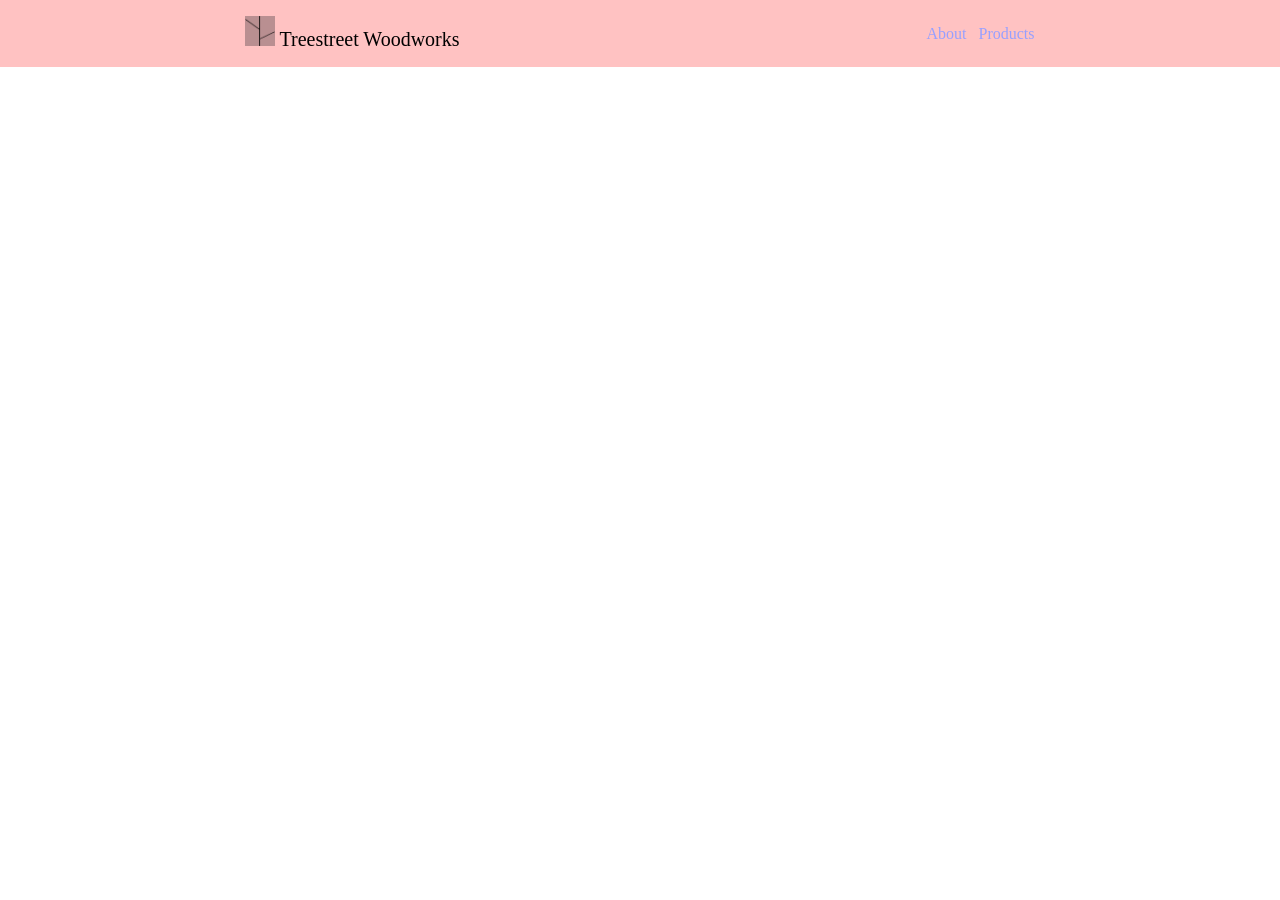
==== index.html @ 5bf5438b "Last update before hiatus" ====
<!DOCTYPE html>
<html lang="en">
<head>
    <meta charset="UTF-8">
    <meta name="viewport" content="width=device-width, initial-scale=1.0">
    <title>Treestreet Woodworks</title>
    <link rel="stylesheet" href="css/styles.css">
    <link rel="icon" type="image/x-icon" href="assets/favicon.ico">
</head>
<body>
    <header class="header">
        <div>
            <img class="logo" src="assets/favicon.ico" alt="Treetstreet Woodworks logo">
            <span class="logo-text">Treestreet Woodworks</span>
        </div>
        <nav class="nav-links">
            <a href="#">About</a>
            <a href="#">Products</a>
        </nav>
    </header>
    
</body>
</html>
---- css/styles.css ----
* {
    box-sizing: border-box;
    margin: 0;
    padding: 0;
  }

body {
    display: flex;
}

.header {
    display: flex;
    justify-content: space-around;
    align-items: center;
    padding: 16px;
    background-color: rgba(255, 103, 103, 0.4);
    width: 100%;
}

.logo {
    width: 30px;
    height: auto;
    background-color: rgba(26, 26, 32, 0.3);
}

.logo-text {
    font-size: 20px;
}

.nav-links a {
    text-decoration: none;
    color: rgb(151, 160, 255);
    padding-left: 8px;
}
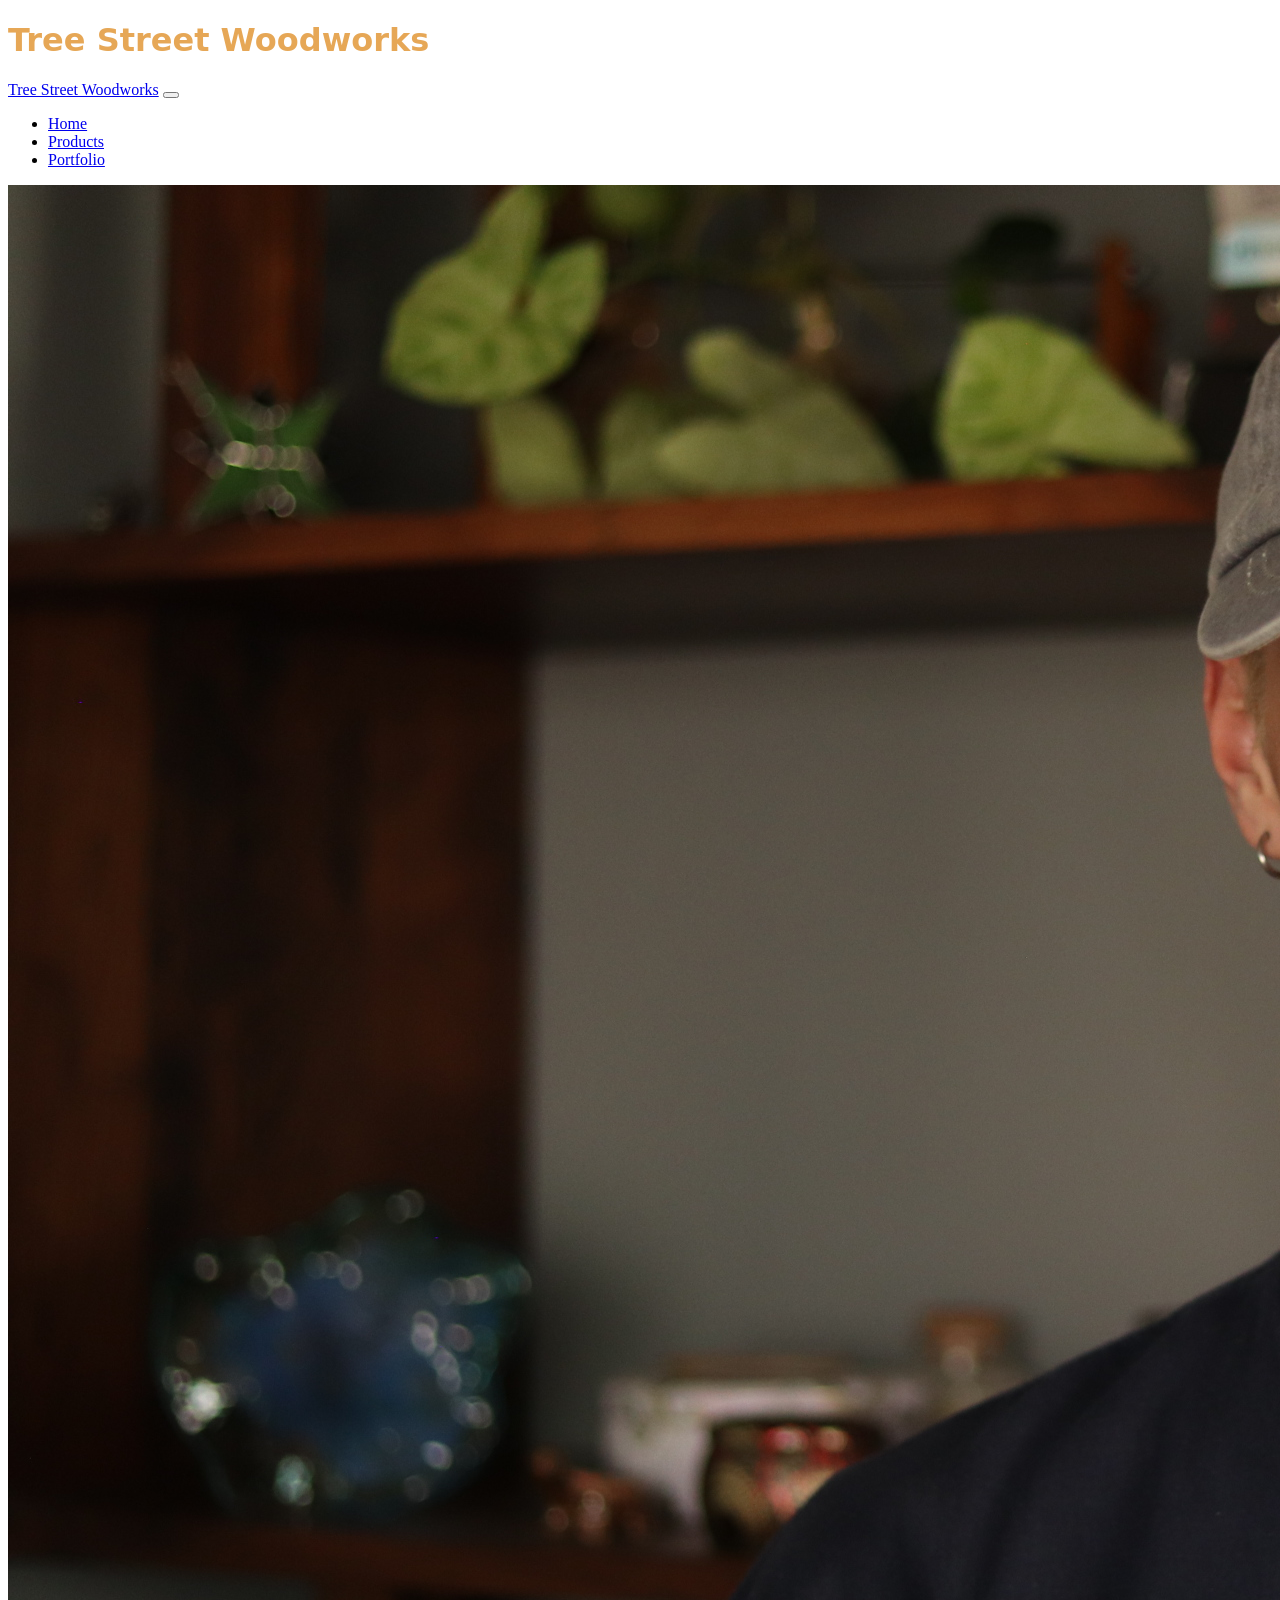
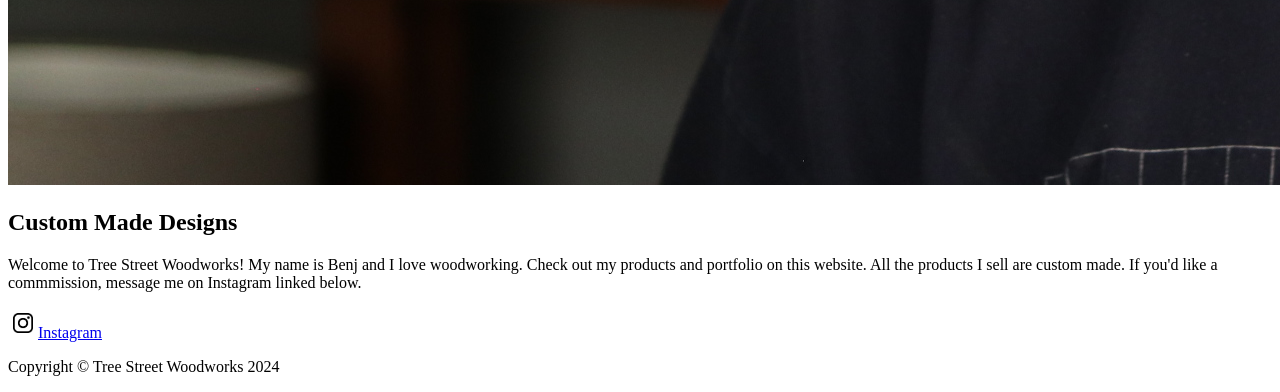
==== commit 83420d17: "Initial code transfer still need to update styles.css and not index html code." ====
--- a/index.html
+++ b/index.html
@@ -1,23 +1,89 @@
 <!DOCTYPE html>
 <html lang="en">
+
 <head>
-    <meta charset="UTF-8">
-    <meta name="viewport" content="width=device-width, initial-scale=1.0">
-    <title>Treestreet Woodworks</title>
-    <link rel="stylesheet" href="css/styles.css">
-    <link rel="icon" type="image/x-icon" href="assets/favicon.ico">
+    <meta charset="utf-8" />
+    <meta name="viewport" content="width=device-width, initial-scale=1, shrink-to-fit=no" />
+    <meta name="description" content="" />
+    <meta name="author" content="" />
+    <title>Tree Street Woodworks</title>
+    <link rel="icon" type="image/x-icon" href="assets/favicon.ico" />
+    <!-- Google fonts-->
+    <link
+        href="https://fonts.googleapis.com/css?family=Raleway:100,100i,200,200i,300,300i,400,400i,500,500i,600,600i,700,700i,800,800i,900,900i"
+        rel="stylesheet" />
+    <link href="https://fonts.googleapis.com/css?family=Lora:400,400i,700,700i" rel="stylesheet" />
+    <!-- Core theme CSS (includes Bootstrap)-->
+    <link href="css/styles.css" rel="stylesheet" />
+    <link rel="stylesheet" href="css/prostyles.css">
 </head>
+
 <body>
-    <header class="header">
-        <div>
-            <img class="logo" src="assets/favicon.ico" alt="Treetstreet Woodworks logo">
-            <span class="logo-text">Treestreet Woodworks</span>
+    <header>
+        <h1 class="site-heading text-center text-faded d-none d-lg-block">
+            <span class="site-heading-lower myfont">Tree Street Woodworks</span>
+        </h1>
+    </header>
+    <!-- Navigation-->
+    <nav class="navbar navbar-expand-lg navbar-dark py-lg-4" id="mainNav">
+        <div class="container">
+            <a class="navbar-brand text-uppercase fw-bold d-lg-none" href="index.html">Tree Street Woodworks</a>
+            <button class="navbar-toggler" type="button" data-bs-toggle="collapse"
+                data-bs-target="#navbarSupportedContent" aria-controls="navbarSupportedContent" aria-expanded="false"
+                aria-label="Toggle navigation"><span class="navbar-toggler-icon"></span></button>
+            <div class="collapse navbar-collapse" id="navbarSupportedContent">
+                <ul class="navbar-nav mx-auto">
+                    <li class="nav-item px-lg-4"><a class="nav-link text-uppercase" href="index.html">Home</a></li>
+                    <li class="nav-item px-lg-4"><a class="nav-link text-uppercase" href="products.html">Products</a>
+                    </li>
+                    <li class="nav-item px-lg-4"><a class="nav-link text-uppercase" href="about.html">Portfolio</a></li>
+                    <!-- <li class="nav-item px-lg-4"><a class="nav-link text-uppercase" href="diypage.html">About</a>
+                    </li> -->
+                </ul>
+            </div>
         </div>
-        <nav class="nav-links">
-            <a href="#">About</a>
-            <a href="#">Products</a>
-        </nav>
-    </header>
-    
+    </nav>
+    <section class="page-section clearfix">
+        <div class="container">
+            <div class="intro">
+                <img class="intro-img img-fluid mb-3 mb-lg-0 rounded" src="assets/img/intro.jpg" alt="..." />
+                <div class="intro-text left-0 text-center bg-faded p-5 rounded">
+                    <h2 class="section-heading mb-4">
+                        <span class="section-heading-upper">Custom Made Designs</span>
+                        <!-- <span class="section-heading-lower">Custom Made Designs</span> -->
+                    </h2>
+                    <p class="mb-3">Welcome to Tree Street Woodworks! My name is Benj and I love woodworking. Check out my products and portfolio on this website. All the products I sell are custom made. If you'd like a commmission, message me on Instagram linked below.</p>
+                    <div class="intro-button mx-auto"><a class="btn btn-primary btn-xl"
+                            href="https://www.instagram.com/treestreet_woodworks/" target="_blank">
+                            <img class="instagramlogo" src="assets/img/instagram.png" alt="Instagram">Instagram</a>
+                    </div>
+                </div>
+            </div>
+        </div>
+    </section>
+    <!-- <section class="page-section cta">
+        <div class="container">
+            <div class="row">
+                <div class="col-xl-9 mx-auto">
+                    <div class="cta-inner bg-faded text-center rounded">
+                        <h2 class="section-heading mb-4">
+                            <span class="section-heading-lower">Contact</span>
+                        </h2>
+                        <p class="mb-0">Email</p>
+                    </div>
+                </div>
+            </div>
+        </div>
+    </section> -->
+    <footer class="footer text-faded text-center py-5">
+        <div class="container">
+            <p class="m-0 small">Copyright &copy; Tree Street Woodworks 2024</p>
+        </div>
+    </footer>
+    <!-- Bootstrap core JS-->
+    <script src="https://cdn.jsdelivr.net/npm/bootstrap@5.2.3/dist/js/bootstrap.bundle.min.js"></script>
+    <!-- Core theme JS-->
+    <script src="js/scripts.js"></script>
 </body>
+
 </html>
--- a/css/prostyles.css
+++ b/css/prostyles.css
@@ -0,0 +1,29 @@
+.instagramlogo {
+    width: 20px;
+    height: 20px;
+    background-color: rgb(230, 167, 86);
+    mix-blend-mode: multiply;
+    margin: 5px;
+}
+
+.myfont{
+    font-family: system-ui, -apple-system, BlinkMacSystemFont, 'Segoe UI', Roboto, Oxygen, Ubuntu, Cantarell, 'Open Sans', 'Helvetica Neue', sans-serif;
+    color: rgb(230, 167, 86);
+}
+
+.mb-lg-0{
+    padding-right: 24px;
+}
+
+.center{
+    text-align: center;
+}
+
+.pricesfont{
+    font-family: 'Segoe UI', Tahoma, Geneva, Verdana, sans-serif;
+}
+
+.mycolor{
+    color: aqua;
+    background-color: beige;
+}
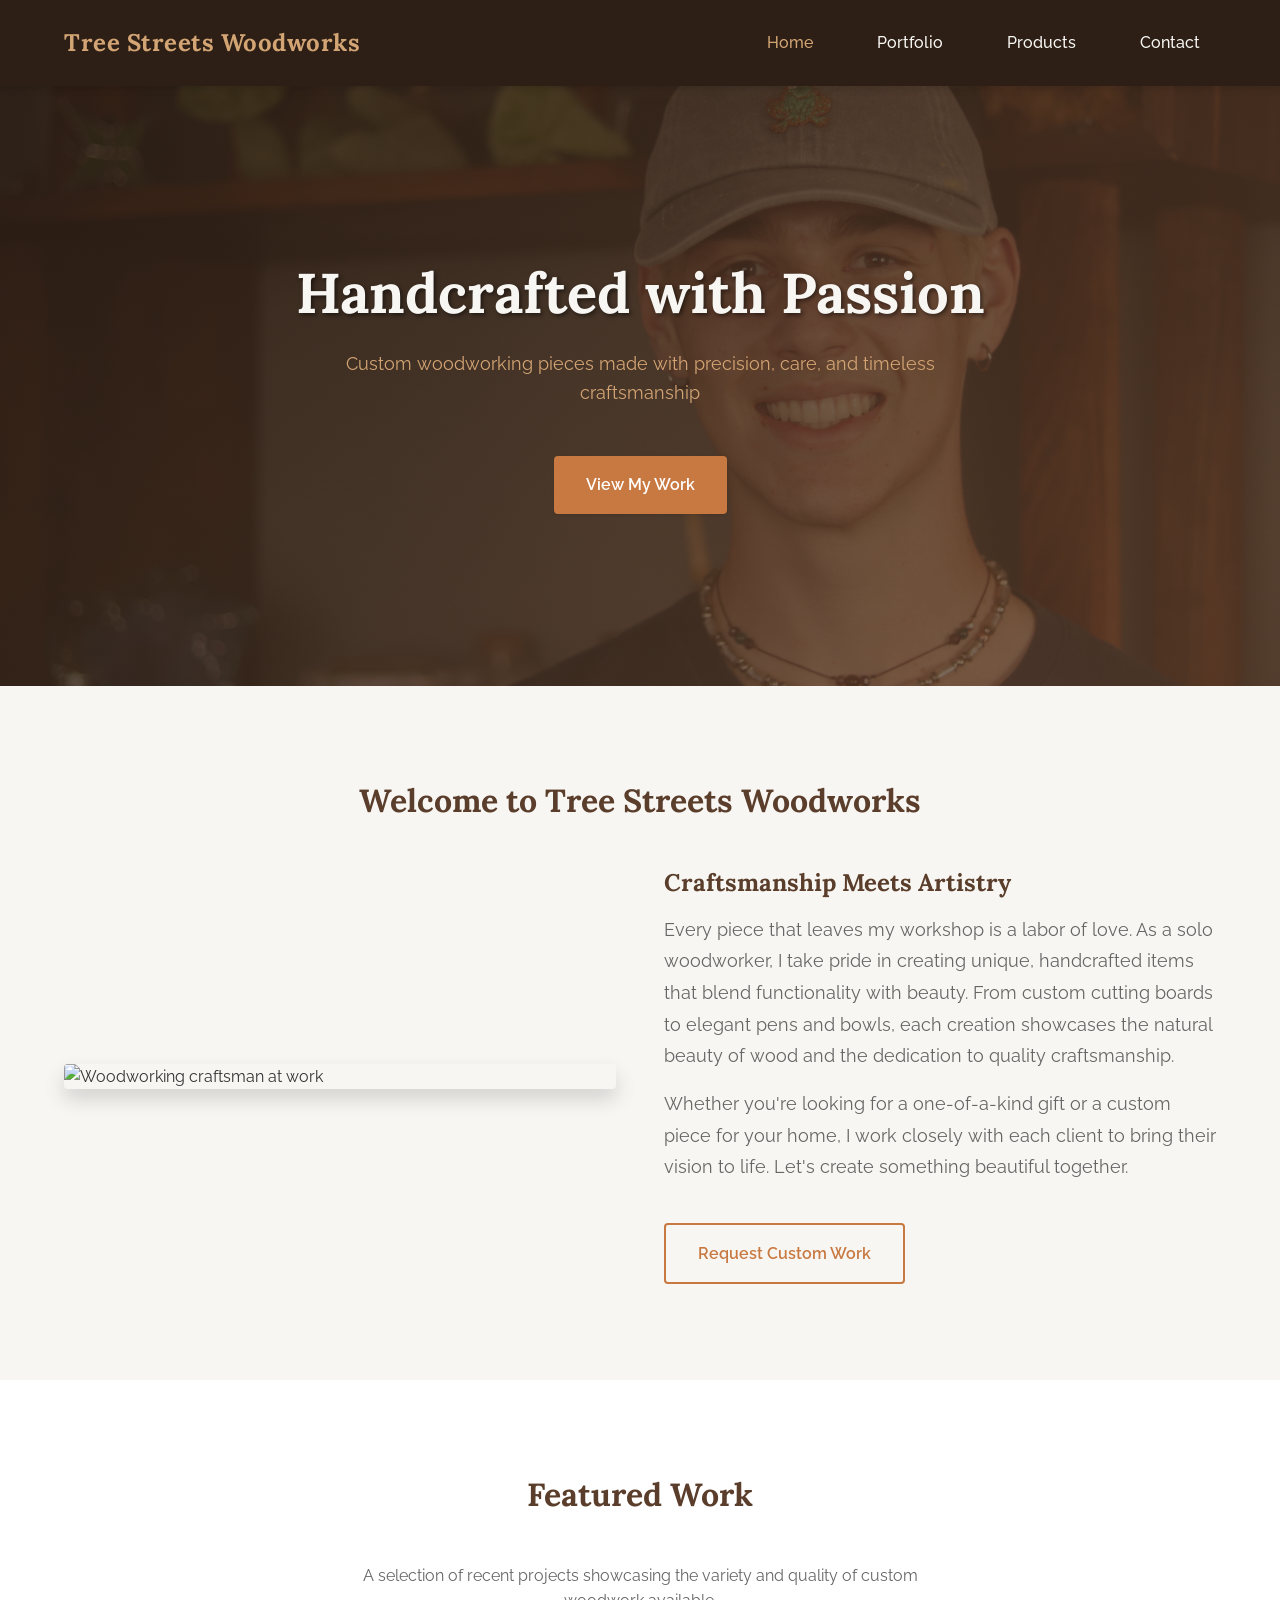
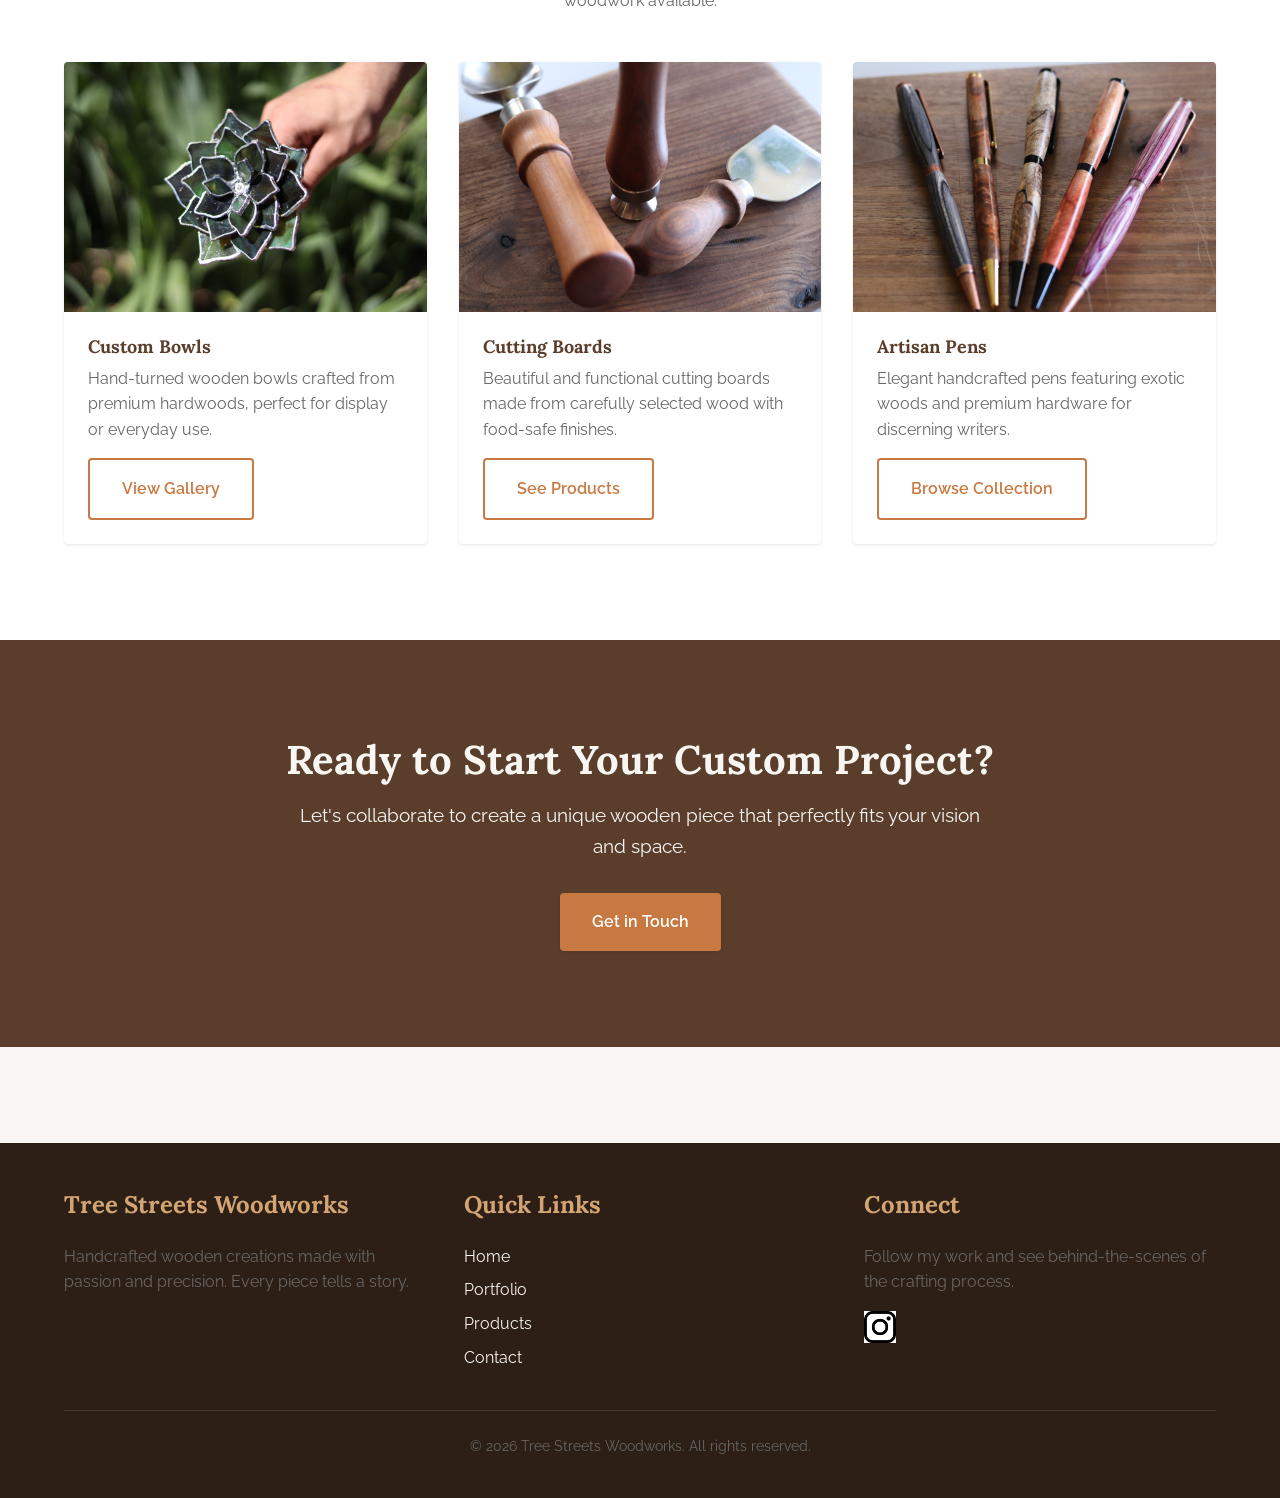
==== commit df1b7615: "Complete website redesign v2.0 - Built from scratch with modern HTML5/CSS3/vanilla JavaScript - 4 pa" ====
--- a/index.html
+++ b/index.html
@@ -1,89 +1,166 @@
 <!DOCTYPE html>
 <html lang="en">
+<head>
+    <meta charset="UTF-8">
+    <meta name="viewport" content="width=device-width, initial-scale=1.0">
+    <meta name="description" content="Tree Streets Woodworks - Handcrafted wooden furniture, cutting boards, pens, and custom woodworking by a skilled solo craftsman.">
+    <title>Tree Streets Woodworks - Handcrafted Wooden Creations</title>
 
-<head>
-    <meta charset="utf-8" />
-    <meta name="viewport" content="width=device-width, initial-scale=1, shrink-to-fit=no" />
-    <meta name="description" content="" />
-    <meta name="author" content="" />
-    <title>Tree Street Woodworks</title>
-    <link rel="icon" type="image/x-icon" href="assets/favicon.ico" />
-    <!-- Google fonts-->
-    <link
-        href="https://fonts.googleapis.com/css?family=Raleway:100,100i,200,200i,300,300i,400,400i,500,500i,600,600i,700,700i,800,800i,900,900i"
-        rel="stylesheet" />
-    <link href="https://fonts.googleapis.com/css?family=Lora:400,400i,700,700i" rel="stylesheet" />
-    <!-- Core theme CSS (includes Bootstrap)-->
-    <link href="css/styles.css" rel="stylesheet" />
-    <link rel="stylesheet" href="css/prostyles.css">
+    <!-- Fonts -->
+    <link rel="preconnect" href="https://fonts.googleapis.com">
+    <link rel="preconnect" href="https://fonts.gstatic.com" crossorigin>
+    <link href="https://fonts.googleapis.com/css2?family=Lora:wght@400;700&family=Raleway:wght@400;500;600;700&display=swap" rel="stylesheet">
+
+    <!-- Favicon -->
+    <link rel="icon" type="image/x-icon" href="assets/favicon.ico">
+
+    <!-- Stylesheet -->
+    <link rel="stylesheet" href="css/styles.css">
 </head>
+<body>
+    <!-- Header & Navigation -->
+    <header class="header">
+        <div class="container">
+            <nav class="nav-container">
+                <a href="index.html" class="logo">Tree Streets Woodworks</a>
 
-<body>
-    <header>
-        <h1 class="site-heading text-center text-faded d-none d-lg-block">
-            <span class="site-heading-lower myfont">Tree Street Woodworks</span>
-        </h1>
+                <button class="mobile-menu-toggle" id="mobileMenuToggle" aria-label="Toggle navigation menu">
+                    0
+                </button>
+
+                <ul class="nav-menu" id="navMenu">
+                    <li><a href="index.html" class="nav-link active">Home</a></li>
+                    <li><a href="portfolio.html" class="nav-link">Portfolio</a></li>
+                    <li><a href="products.html" class="nav-link">Products</a></li>
+                    <li><a href="contact.html" class="nav-link">Contact</a></li>
+                </ul>
+            </nav>
+        </div>
     </header>
-    <!-- Navigation-->
-    <nav class="navbar navbar-expand-lg navbar-dark py-lg-4" id="mainNav">
+
+    <!-- Hero Section -->
+    <section class="hero" style="background-image: url('assets/img/intro.jpg');">
+        <div class="hero-content">
+            <h1 class="hero-title">Handcrafted with Passion</h1>
+            <p class="hero-subtitle">Custom woodworking pieces made with precision, care, and timeless craftsmanship</p>
+            <a href="portfolio.html" class="btn btn-primary">View My Work</a>
+        </div>
+    </section>
+
+    <!-- About Section -->
+    <section class="section">
         <div class="container">
-            <a class="navbar-brand text-uppercase fw-bold d-lg-none" href="index.html">Tree Street Woodworks</a>
-            <button class="navbar-toggler" type="button" data-bs-toggle="collapse"
-                data-bs-target="#navbarSupportedContent" aria-controls="navbarSupportedContent" aria-expanded="false"
-                aria-label="Toggle navigation"><span class="navbar-toggler-icon"></span></button>
-            <div class="collapse navbar-collapse" id="navbarSupportedContent">
-                <ul class="navbar-nav mx-auto">
-                    <li class="nav-item px-lg-4"><a class="nav-link text-uppercase" href="index.html">Home</a></li>
-                    <li class="nav-item px-lg-4"><a class="nav-link text-uppercase" href="products.html">Products</a>
-                    </li>
-                    <li class="nav-item px-lg-4"><a class="nav-link text-uppercase" href="about.html">Portfolio</a></li>
-                    <!-- <li class="nav-item px-lg-4"><a class="nav-link text-uppercase" href="diypage.html">About</a>
-                    </li> -->
-                </ul>
+            <h2 class="section-title">Welcome to Tree Streets Woodworks</h2>
+            <div class="grid grid-2" style="align-items: center; gap: 3rem;">
+                <div>
+                    <img src="assets/img/about.jpg" alt="Woodworking craftsman at work" style="border-radius: 4px; box-shadow: var(--shadow-lg);">
+                </div>
+                <div>
+                    <h3 style="color: var(--color-primary); margin-bottom: 1rem;">Craftsmanship Meets Artistry</h3>
+                    <p style="color: var(--color-text-light); font-size: 1.1rem; line-height: 1.8;">
+                        Every piece that leaves my workshop is a labor of love. As a solo woodworker, I take pride in creating unique,
+                        handcrafted items that blend functionality with beauty. From custom cutting boards to elegant pens and bowls,
+                        each creation showcases the natural beauty of wood and the dedication to quality craftsmanship.
+                    </p>
+                    <p style="color: var(--color-text-light); font-size: 1.1rem; line-height: 1.8;">
+                        Whether you're looking for a one-of-a-kind gift or a custom piece for your home, I work closely with each
+                        client to bring their vision to life. Let's create something beautiful together.
+                    </p>
+                    <a href="contact.html" class="btn btn-secondary" style="margin-top: 1.5rem;">Request Custom Work</a>
+                </div>
             </div>
         </div>
-    </nav>
-    <section class="page-section clearfix">
+    </section>
+
+    <!-- Featured Work Section -->
+    <section class="section" style="background-color: white;">
         <div class="container">
-            <div class="intro">
-                <img class="intro-img img-fluid mb-3 mb-lg-0 rounded" src="assets/img/intro.jpg" alt="..." />
-                <div class="intro-text left-0 text-center bg-faded p-5 rounded">
-                    <h2 class="section-heading mb-4">
-                        <span class="section-heading-upper">Custom Made Designs</span>
-                        <!-- <span class="section-heading-lower">Custom Made Designs</span> -->
-                    </h2>
-                    <p class="mb-3">Welcome to Tree Street Woodworks! My name is Benj and I love woodworking. Check out my products and portfolio on this website. All the products I sell are custom made. If you'd like a commmission, message me on Instagram linked below.</p>
-                    <div class="intro-button mx-auto"><a class="btn btn-primary btn-xl"
-                            href="https://www.instagram.com/treestreet_woodworks/" target="_blank">
-                            <img class="instagramlogo" src="assets/img/instagram.png" alt="Instagram">Instagram</a>
+            <h2 class="section-title">Featured Work</h2>
+            <p class="text-center" style="color: var(--color-text-light); margin-bottom: 3rem; max-width: 600px; margin-left: auto; margin-right: auto;">
+                A selection of recent projects showcasing the variety and quality of custom woodwork available.
+            </p>
+
+            <div class="grid grid-3">
+                <div class="card">
+                    <img src="assets/img/portfolio-01.jpg" alt="Custom wooden bowl" class="card-image">
+                    <div class="card-content">
+                        <h3 class="card-title">Custom Bowls</h3>
+                        <p class="card-text">Hand-turned wooden bowls crafted from premium hardwoods, perfect for display or everyday use.</p>
+                        <a href="portfolio.html" class="btn btn-secondary">View Gallery</a>
+                    </div>
+                </div>
+
+                <div class="card">
+                    <img src="assets/img/products-02.jpg" alt="Handcrafted cutting board" class="card-image">
+                    <div class="card-content">
+                        <h3 class="card-title">Cutting Boards</h3>
+                        <p class="card-text">Beautiful and functional cutting boards made from carefully selected wood with food-safe finishes.</p>
+                        <a href="products.html" class="btn btn-secondary">See Products</a>
+                    </div>
+                </div>
+
+                <div class="card">
+                    <img src="assets/img/products-01.jpg" alt="Handcrafted wooden pens" class="card-image">
+                    <div class="card-content">
+                        <h3 class="card-title">Artisan Pens</h3>
+                        <p class="card-text">Elegant handcrafted pens featuring exotic woods and premium hardware for discerning writers.</p>
+                        <a href="products.html" class="btn btn-secondary">Browse Collection</a>
                     </div>
                 </div>
             </div>
         </div>
     </section>
-    <!-- <section class="page-section cta">
+
+    <!-- Call to Action Section -->
+    <section class="section" style="background-color: var(--color-primary); color: var(--color-light); text-align: center;">
         <div class="container">
-            <div class="row">
-                <div class="col-xl-9 mx-auto">
-                    <div class="cta-inner bg-faded text-center rounded">
-                        <h2 class="section-heading mb-4">
-                            <span class="section-heading-lower">Contact</span>
-                        </h2>
-                        <p class="mb-0">Email</p>
+            <h2 style="color: var(--color-light); font-size: 2.5rem; margin-bottom: 1rem;">Ready to Start Your Custom Project?</h2>
+            <p style="font-size: 1.2rem; margin-bottom: 2rem; max-width: 700px; margin-left: auto; margin-right: auto;">
+                Let's collaborate to create a unique wooden piece that perfectly fits your vision and space.
+            </p>
+            <a href="contact.html" class="btn btn-primary">Get in Touch</a>
+        </div>
+    </section>
+
+    <!-- Footer -->
+    <footer class="footer">
+        <div class="container">
+            <div class="footer-content">
+                <div class="footer-section">
+                    <h3>Tree Streets Woodworks</h3>
+                    <p style="color: var(--color-text-light);">
+                        Handcrafted wooden creations made with passion and precision. Every piece tells a story.
+                    </p>
+                </div>
+
+                <div class="footer-section">
+                    <h3>Quick Links</h3>
+                    <a href="index.html" class="footer-link">Home</a>
+                    <a href="portfolio.html" class="footer-link">Portfolio</a>
+                    <a href="products.html" class="footer-link">Products</a>
+                    <a href="contact.html" class="footer-link">Contact</a>
+                </div>
+
+                <div class="footer-section">
+                    <h3>Connect</h3>
+                    <p style="color: var(--color-text-light); margin-bottom: 1rem;">
+                        Follow my work and see behind-the-scenes of the crafting process.
+                    </p>
+                    <div class="social-links">
+                        <a href="https://instagram.com/treestreet_woodworks" target="_blank" rel="noopener noreferrer" class="social-link" aria-label="Instagram">
+                            <img src="assets/img/instagram.png" alt="Instagram" style="width: 32px; height: 32px;">
+                        </a>
                     </div>
                 </div>
             </div>
-        </div>
-    </section> -->
-    <footer class="footer text-faded text-center py-5">
-        <div class="container">
-            <p class="m-0 small">Copyright &copy; Tree Street Woodworks 2024</p>
+
+            <div class="footer-bottom">
+                <p>&copy; <span id="currentYear"></span> Tree Streets Woodworks. All rights reserved.</p>
+            </div>
         </div>
     </footer>
-    <!-- Bootstrap core JS-->
-    <script src="https://cdn.jsdelivr.net/npm/bootstrap@5.2.3/dist/js/bootstrap.bundle.min.js"></script>
-    <!-- Core theme JS-->
-    <script src="js/scripts.js"></script>
+
+    <!-- JavaScript -->
+    <script src="js/main.js"></script>
 </body>
-
-</html>+</html>
--- a/css/styles.css
+++ b/css/styles.css
@@ -0,0 +1,431 @@
+/* =============================================================================
+   Tree Streets Woodworks - Main Stylesheet
+   ============================================================================= */
+
+/* CSS Reset & Base Styles
+   ========================================================================== */
+*, *::before, *::after {
+  box-sizing: border-box;
+  margin: 0;
+  padding: 0;
+}
+
+/* CSS Custom Properties (Design System)
+   ========================================================================== */
+:root {
+  /* Colors - Warm, Natural Woodworking Palette */
+  --color-primary: #5a3e2b;        /* Rich Walnut Brown */
+  --color-secondary: #d4a574;      /* Light Oak/Tan */
+  --color-accent: #c87941;         /* Amber/Honey */
+  --color-dark: #2d1f16;           /* Deep Charcoal Brown */
+  --color-light: #f8f6f3;          /* Warm Off-White */
+  --color-text: #333333;           /* Main Text */
+  --color-text-light: #666666;     /* Secondary Text */
+  --color-border: #e0d7cd;         /* Subtle Border */
+  --color-success: #4a7c59;        /* Forest Green */
+  --color-error: #c94a3d;          /* Error Red */
+
+  /* Typography */
+  --font-primary: 'Raleway', 'Helvetica Neue', sans-serif;
+  --font-secondary: 'Lora', Georgia, serif;
+  --font-size-base: 16px;
+  --font-size-sm: 0.875rem;
+  --font-size-lg: 1.125rem;
+  --font-size-xl: 1.5rem;
+  --font-size-2xl: 2rem;
+  --font-size-3xl: 2.5rem;
+  --line-height-base: 1.6;
+  --line-height-tight: 1.2;
+
+  /* Spacing */
+  --spacing-xs: 0.5rem;
+  --spacing-sm: 1rem;
+  --spacing-md: 1.5rem;
+  --spacing-lg: 2rem;
+  --spacing-xl: 3rem;
+  --spacing-2xl: 4rem;
+  --spacing-3xl: 6rem;
+
+  /* Layout */
+  --max-width: 1200px;
+  --border-radius: 4px;
+  --transition-speed: 0.3s;
+
+  /* Shadows */
+  --shadow-sm: 0 1px 3px rgba(0, 0, 0, 0.1);
+  --shadow-md: 0 4px 6px rgba(0, 0, 0, 0.1);
+  --shadow-lg: 0 10px 20px rgba(0, 0, 0, 0.15);
+}
+
+/* Base Typography
+   ========================================================================== */
+html {
+  font-size: var(--font-size-base);
+  scroll-behavior: smooth;
+}
+
+body {
+  font-family: var(--font-primary);
+  line-height: var(--line-height-base);
+  color: var(--color-text);
+  background-color: var(--color-light);
+  -webkit-font-smoothing: antialiased;
+  -moz-osx-font-smoothing: grayscale;
+}
+
+h1, h2, h3, h4, h5, h6 {
+  font-family: var(--font-secondary);
+  line-height: var(--line-height-tight);
+  color: var(--color-dark);
+  font-weight: 700;
+  margin-bottom: var(--spacing-sm);
+}
+
+h1 { font-size: var(--font-size-3xl); }
+h2 { font-size: var(--font-size-2xl); }
+h3 { font-size: var(--font-size-xl); }
+h4 { font-size: var(--font-size-lg); }
+
+p {
+  margin-bottom: var(--spacing-sm);
+}
+
+a {
+  color: var(--color-accent);
+  text-decoration: none;
+  transition: color var(--transition-speed) ease;
+}
+
+a:hover {
+  color: var(--color-primary);
+}
+
+img {
+  max-width: 100%;
+  height: auto;
+  display: block;
+}
+
+/* Utility Classes
+   ========================================================================== */
+.container {
+  max-width: var(--max-width);
+  margin: 0 auto;
+  padding: 0 var(--spacing-md);
+}
+
+.text-center {
+  text-align: center;
+}
+
+.section {
+  padding: var(--spacing-3xl) 0;
+}
+
+.section-title {
+  font-size: var(--font-size-2xl);
+  text-align: center;
+  margin-bottom: var(--spacing-xl);
+  color: var(--color-primary);
+}
+
+/* Header & Navigation
+   ========================================================================== */
+.header {
+  background-color: var(--color-dark);
+  color: var(--color-light);
+  padding: var(--spacing-md) 0;
+  position: sticky;
+  top: 0;
+  z-index: 1000;
+  box-shadow: var(--shadow-md);
+}
+
+.nav-container {
+  display: flex;
+  justify-content: space-between;
+  align-items: center;
+}
+
+.logo {
+  font-family: var(--font-secondary);
+  font-size: var(--font-size-xl);
+  color: var(--color-secondary);
+  font-weight: 700;
+  letter-spacing: 0.5px;
+}
+
+.nav-menu {
+  display: flex;
+  list-style: none;
+  gap: var(--spacing-lg);
+}
+
+.nav-link {
+  color: var(--color-light);
+  font-weight: 500;
+  padding: var(--spacing-xs) var(--spacing-sm);
+  transition: color var(--transition-speed) ease;
+}
+
+.nav-link:hover,
+.nav-link.active {
+  color: var(--color-secondary);
+}
+
+.mobile-menu-toggle {
+  display: none;
+  background: none;
+  border: none;
+  color: var(--color-light);
+  font-size: var(--font-size-xl);
+  cursor: pointer;
+}
+
+/* Hero Section
+   ========================================================================== */
+.hero {
+  position: relative;
+  min-height: 600px;
+  display: flex;
+  align-items: center;
+  justify-content: center;
+  text-align: center;
+  background-size: cover;
+  background-position: center;
+  background-attachment: fixed;
+  color: var(--color-light);
+}
+
+.hero::before {
+  content: '';
+  position: absolute;
+  top: 0;
+  left: 0;
+  right: 0;
+  bottom: 0;
+  background: linear-gradient(135deg, rgba(45, 31, 22, 0.85), rgba(90, 62, 43, 0.75));
+  z-index: 1;
+}
+
+.hero-content {
+  position: relative;
+  z-index: 2;
+  max-width: 800px;
+  padding: var(--spacing-xl);
+}
+
+.hero-title {
+  font-size: clamp(2rem, 5vw, 3.5rem);
+  color: var(--color-light);
+  margin-bottom: var(--spacing-md);
+  text-shadow: 2px 2px 4px rgba(0, 0, 0, 0.5);
+}
+
+.hero-subtitle {
+  font-size: var(--font-size-lg);
+  color: var(--color-secondary);
+  margin-bottom: var(--spacing-xl);
+  font-family: var(--font-primary);
+}
+
+/* Buttons
+   ========================================================================== */
+.btn {
+  display: inline-block;
+  padding: var(--spacing-sm) var(--spacing-lg);
+  font-family: var(--font-primary);
+  font-size: var(--font-size-base);
+  font-weight: 600;
+  text-align: center;
+  border: none;
+  border-radius: var(--border-radius);
+  cursor: pointer;
+  transition: all var(--transition-speed) ease;
+  text-decoration: none;
+}
+
+.btn-primary {
+  background-color: var(--color-accent);
+  color: white;
+  box-shadow: var(--shadow-sm);
+}
+
+.btn-primary:hover {
+  background-color: var(--color-primary);
+  transform: translateY(-2px);
+  box-shadow: var(--shadow-md);
+}
+
+.btn-secondary {
+  background-color: transparent;
+  color: var(--color-accent);
+  border: 2px solid var(--color-accent);
+}
+
+.btn-secondary:hover {
+  background-color: var(--color-accent);
+  color: white;
+}
+
+/* Grid Layouts
+   ========================================================================== */
+.grid {
+  display: grid;
+  gap: var(--spacing-lg);
+}
+
+.grid-2 {
+  grid-template-columns: repeat(auto-fit, minmax(300px, 1fr));
+}
+
+.grid-3 {
+  grid-template-columns: repeat(auto-fit, minmax(280px, 1fr));
+}
+
+/* Cards
+   ========================================================================== */
+.card {
+  background: white;
+  border-radius: var(--border-radius);
+  overflow: hidden;
+  box-shadow: var(--shadow-sm);
+  transition: transform var(--transition-speed) ease, box-shadow var(--transition-speed) ease;
+}
+
+.card:hover {
+  transform: translateY(-4px);
+  box-shadow: var(--shadow-lg);
+}
+
+.card-image {
+  width: 100%;
+  height: 250px;
+  object-fit: cover;
+}
+
+.card-content {
+  padding: var(--spacing-md);
+}
+
+.card-title {
+  font-size: var(--font-size-lg);
+  margin-bottom: var(--spacing-xs);
+  color: var(--color-primary);
+}
+
+.card-text {
+  color: var(--color-text-light);
+  margin-bottom: var(--spacing-sm);
+}
+
+.card-price {
+  font-size: var(--font-size-xl);
+  font-weight: 700;
+  color: var(--color-accent);
+}
+
+/* Footer
+   ========================================================================== */
+.footer {
+  background-color: var(--color-dark);
+  color: var(--color-light);
+  padding: var(--spacing-xl) 0 var(--spacing-md);
+  margin-top: var(--spacing-3xl);
+}
+
+.footer-content {
+  display: grid;
+  grid-template-columns: repeat(auto-fit, minmax(250px, 1fr));
+  gap: var(--spacing-xl);
+  margin-bottom: var(--spacing-lg);
+}
+
+.footer-section h3 {
+  color: var(--color-secondary);
+  margin-bottom: var(--spacing-md);
+}
+
+.footer-link {
+  color: var(--color-light);
+  display: block;
+  margin-bottom: var(--spacing-xs);
+}
+
+.footer-link:hover {
+  color: var(--color-secondary);
+}
+
+.footer-bottom {
+  text-align: center;
+  padding-top: var(--spacing-md);
+  border-top: 1px solid rgba(255, 255, 255, 0.1);
+  color: var(--color-text-light);
+  font-size: var(--font-size-sm);
+}
+
+.social-links {
+  display: flex;
+  gap: var(--spacing-md);
+  margin-top: var(--spacing-sm);
+}
+
+.social-link {
+  color: var(--color-light);
+  font-size: var(--font-size-lg);
+}
+
+.social-link:hover {
+  color: var(--color-secondary);
+}
+
+/* Mobile Responsive
+   ========================================================================== */
+@media (max-width: 768px) {
+  .nav-menu {
+    position: fixed;
+    top: 72px;
+    left: -100%;
+    flex-direction: column;
+    background-color: var(--color-dark);
+    width: 100%;
+    padding: var(--spacing-lg);
+    transition: left var(--transition-speed) ease;
+    box-shadow: var(--shadow-lg);
+  }
+
+  .nav-menu.active {
+    left: 0;
+  }
+
+  .mobile-menu-toggle {
+    display: block;
+  }
+
+  .hero {
+    min-height: 400px;
+    background-attachment: scroll;
+  }
+
+  .section {
+    padding: var(--spacing-xl) 0;
+  }
+
+  .grid-2, .grid-3 {
+    grid-template-columns: 1fr;
+  }
+}
+
+@media (max-width: 480px) {
+  :root {
+    --font-size-base: 14px;
+  }
+
+  .container {
+    padding: 0 var(--spacing-sm);
+  }
+
+  .hero-content {
+    padding: var(--spacing-md);
+  }
+}
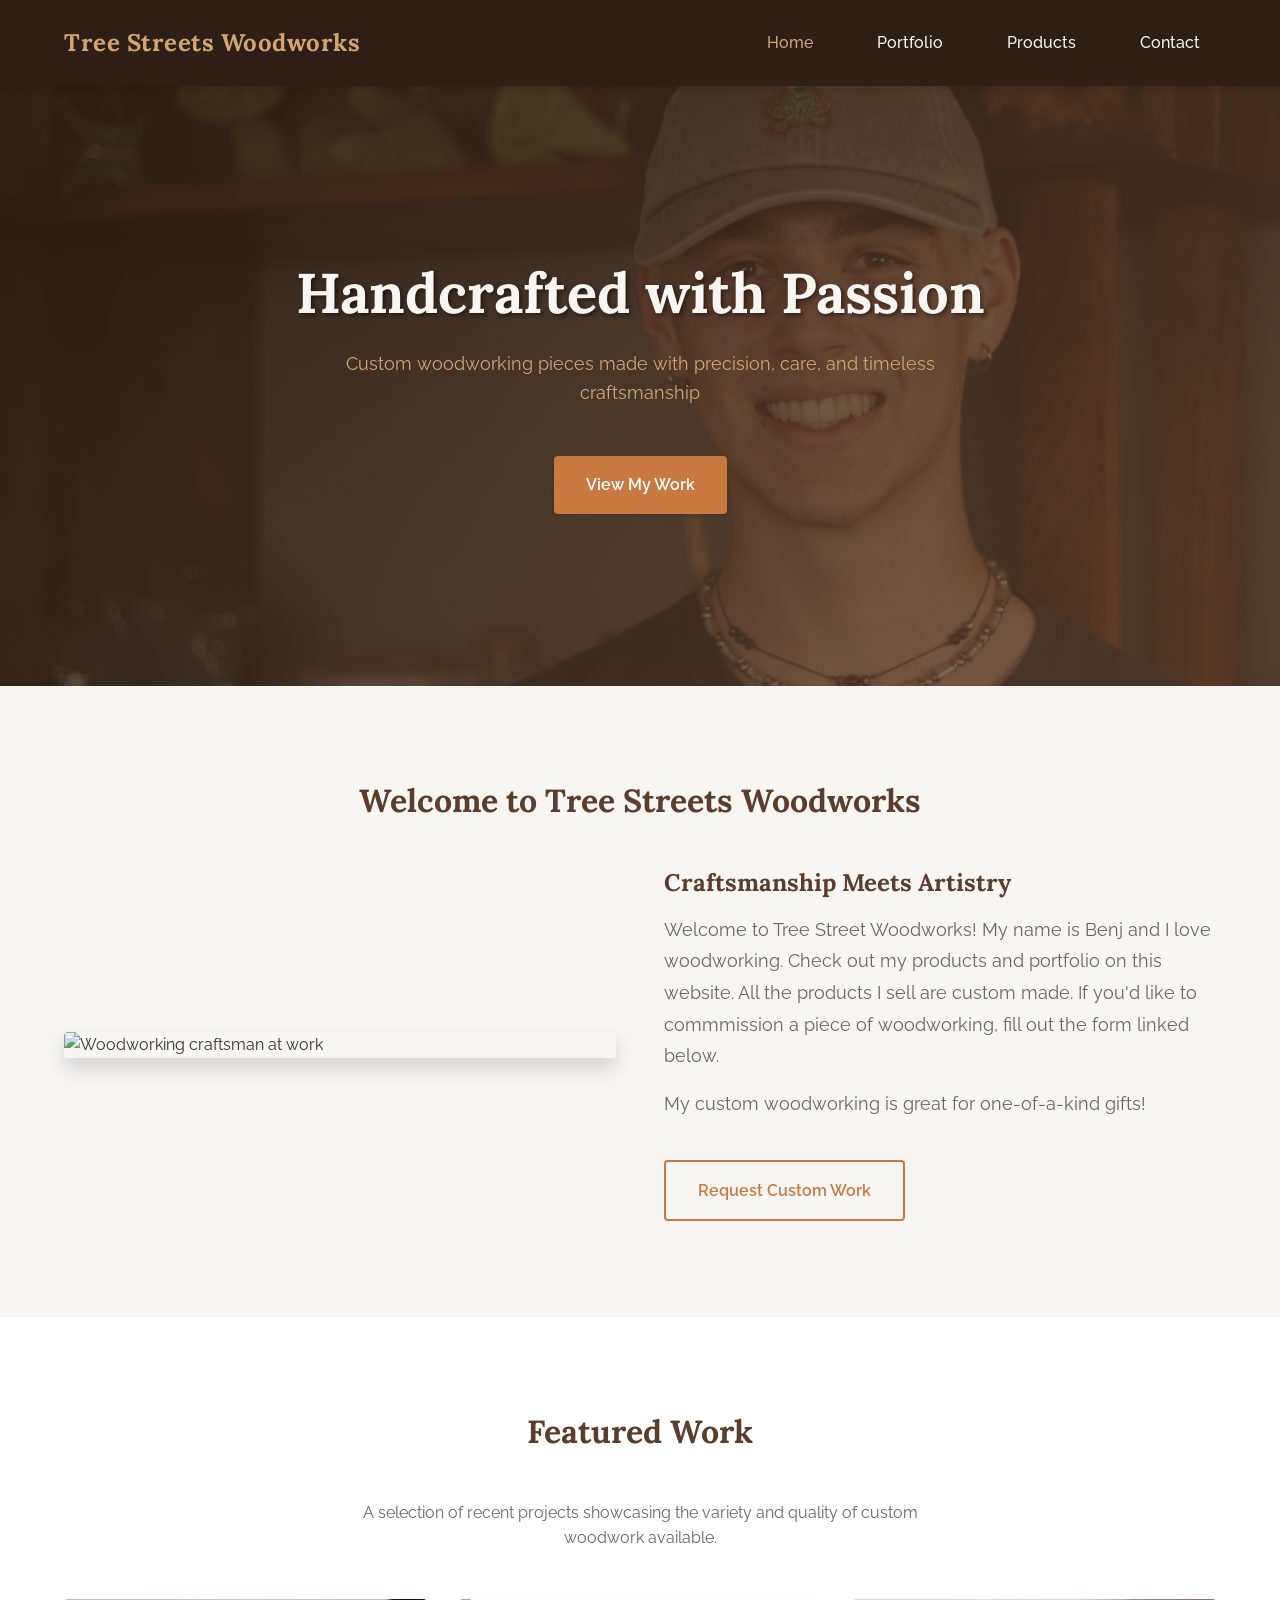
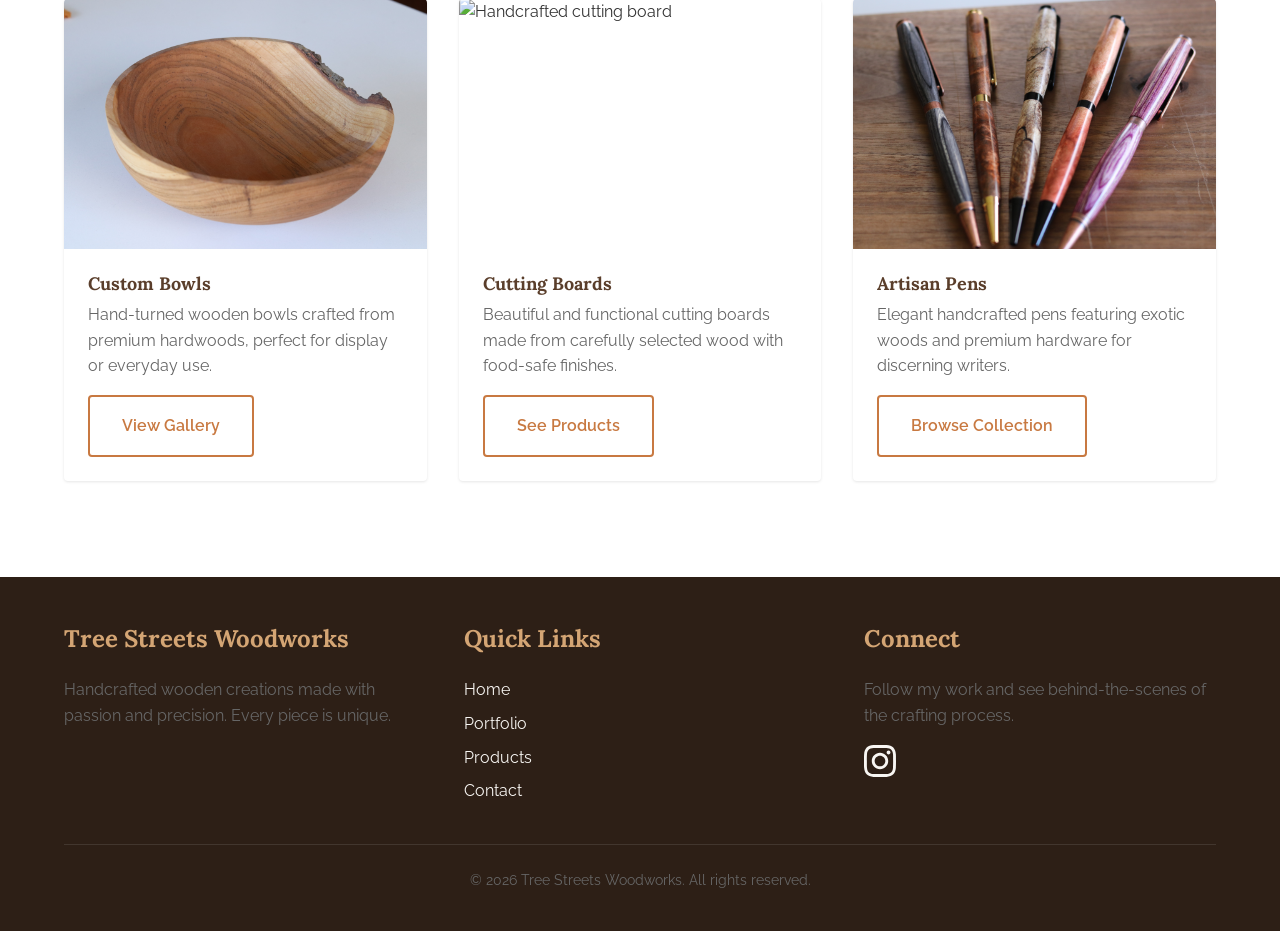
==== commit 8b86530f: "Update contact form to FormSubmit.co and replace Instagram icons with SVG - Switched from Formspree " ====
--- a/index.html
+++ b/index.html
@@ -58,13 +58,12 @@
                 <div>
                     <h3 style="color: var(--color-primary); margin-bottom: 1rem;">Craftsmanship Meets Artistry</h3>
                     <p style="color: var(--color-text-light); font-size: 1.1rem; line-height: 1.8;">
-                        Every piece that leaves my workshop is a labor of love. As a solo woodworker, I take pride in creating unique,
-                        handcrafted items that blend functionality with beauty. From custom cutting boards to elegant pens and bowls,
-                        each creation showcases the natural beauty of wood and the dedication to quality craftsmanship.
+                        Welcome to Tree Street Woodworks! My name is Benj and I love woodworking.
+                        Check out my products and portfolio on this website. All the products I sell are custom made.
+                        If you'd like to commmission a piece of woodworking, fill out the form linked below.
                     </p>
                     <p style="color: var(--color-text-light); font-size: 1.1rem; line-height: 1.8;">
-                        Whether you're looking for a one-of-a-kind gift or a custom piece for your home, I work closely with each
-                        client to bring their vision to life. Let's create something beautiful together.
+                        My custom woodworking is great for one-of-a-kind gifts!
                     </p>
                     <a href="contact.html" class="btn btn-secondary" style="margin-top: 1.5rem;">Request Custom Work</a>
                 </div>
@@ -82,7 +81,7 @@
 
             <div class="grid grid-3">
                 <div class="card">
-                    <img src="assets/img/portfolio-01.jpg" alt="Custom wooden bowl" class="card-image">
+                    <img src="assets/img/product-05.jpg" alt="Custom wooden bowl" class="card-image">
                     <div class="card-content">
                         <h3 class="card-title">Custom Bowls</h3>
                         <p class="card-text">Hand-turned wooden bowls crafted from premium hardwoods, perfect for display or everyday use.</p>
@@ -91,7 +90,7 @@
                 </div>
 
                 <div class="card">
-                    <img src="assets/img/products-02.jpg" alt="Handcrafted cutting board" class="card-image">
+                    <img src="assets/img/products-04.jpg" alt="Handcrafted cutting board" class="card-image">
                     <div class="card-content">
                         <h3 class="card-title">Cutting Boards</h3>
                         <p class="card-text">Beautiful and functional cutting boards made from carefully selected wood with food-safe finishes.</p>
@@ -111,17 +110,6 @@
         </div>
     </section>
 
-    <!-- Call to Action Section -->
-    <section class="section" style="background-color: var(--color-primary); color: var(--color-light); text-align: center;">
-        <div class="container">
-            <h2 style="color: var(--color-light); font-size: 2.5rem; margin-bottom: 1rem;">Ready to Start Your Custom Project?</h2>
-            <p style="font-size: 1.2rem; margin-bottom: 2rem; max-width: 700px; margin-left: auto; margin-right: auto;">
-                Let's collaborate to create a unique wooden piece that perfectly fits your vision and space.
-            </p>
-            <a href="contact.html" class="btn btn-primary">Get in Touch</a>
-        </div>
-    </section>
-
     <!-- Footer -->
     <footer class="footer">
         <div class="container">
@@ -129,7 +117,7 @@
                 <div class="footer-section">
                     <h3>Tree Streets Woodworks</h3>
                     <p style="color: var(--color-text-light);">
-                        Handcrafted wooden creations made with passion and precision. Every piece tells a story.
+                        Handcrafted wooden creations made with passion and precision. Every piece is unique.
                     </p>
                 </div>
 
@@ -148,7 +136,9 @@
                     </p>
                     <div class="social-links">
                         <a href="https://instagram.com/treestreet_woodworks" target="_blank" rel="noopener noreferrer" class="social-link" aria-label="Instagram">
-                            <img src="assets/img/instagram.png" alt="Instagram" style="width: 32px; height: 32px;">
+                            <svg xmlns="http://www.w3.org/2000/svg" width="32" height="32" viewBox="0 0 24 24" fill="currentColor">
+                                <path d="M12 2.163c3.204 0 3.584.012 4.85.07 3.252.148 4.771 1.691 4.919 4.919.058 1.265.069 1.645.069 4.849 0 3.205-.012 3.584-.069 4.849-.149 3.225-1.664 4.771-4.919 4.919-1.266.058-1.644.07-4.85.07-3.204 0-3.584-.012-4.849-.07-3.26-.149-4.771-1.699-4.919-4.92-.058-1.265-.07-1.644-.07-4.849 0-3.204.013-3.583.07-4.849.149-3.227 1.664-4.771 4.919-4.919 1.266-.057 1.645-.069 4.849-.069zm0-2.163c-3.259 0-3.667.014-4.947.072-4.358.2-6.78 2.618-6.98 6.98-.059 1.281-.073 1.689-.073 4.948 0 3.259.014 3.668.072 4.948.2 4.358 2.618 6.78 6.98 6.98 1.281.058 1.689.072 4.948.072 3.259 0 3.668-.014 4.948-.072 4.354-.2 6.782-2.618 6.979-6.98.059-1.28.073-1.689.073-4.948 0-3.259-.014-3.667-.072-4.947-.196-4.354-2.617-6.78-6.979-6.98-1.281-.059-1.69-.073-4.949-.073zm0 5.838c-3.403 0-6.162 2.759-6.162 6.162s2.759 6.163 6.162 6.163 6.162-2.759 6.162-6.163c0-3.403-2.759-6.162-6.162-6.162zm0 10.162c-2.209 0-4-1.79-4-4 0-2.209 1.791-4 4-4s4 1.791 4 4c0 2.21-1.791 4-4 4zm6.406-11.845c-.796 0-1.441.645-1.441 1.44s.645 1.44 1.441 1.44c.795 0 1.439-.645 1.439-1.44s-.644-1.44-1.439-1.44z"/>
+                            </svg>
                         </a>
                     </div>
                 </div>
--- a/css/styles.css
+++ b/css/styles.css
@@ -331,7 +331,7 @@
   background-color: var(--color-dark);
   color: var(--color-light);
   padding: var(--spacing-xl) 0 var(--spacing-md);
-  margin-top: var(--spacing-3xl);
+  margin-top: 0;
 }
 
 .footer-content {
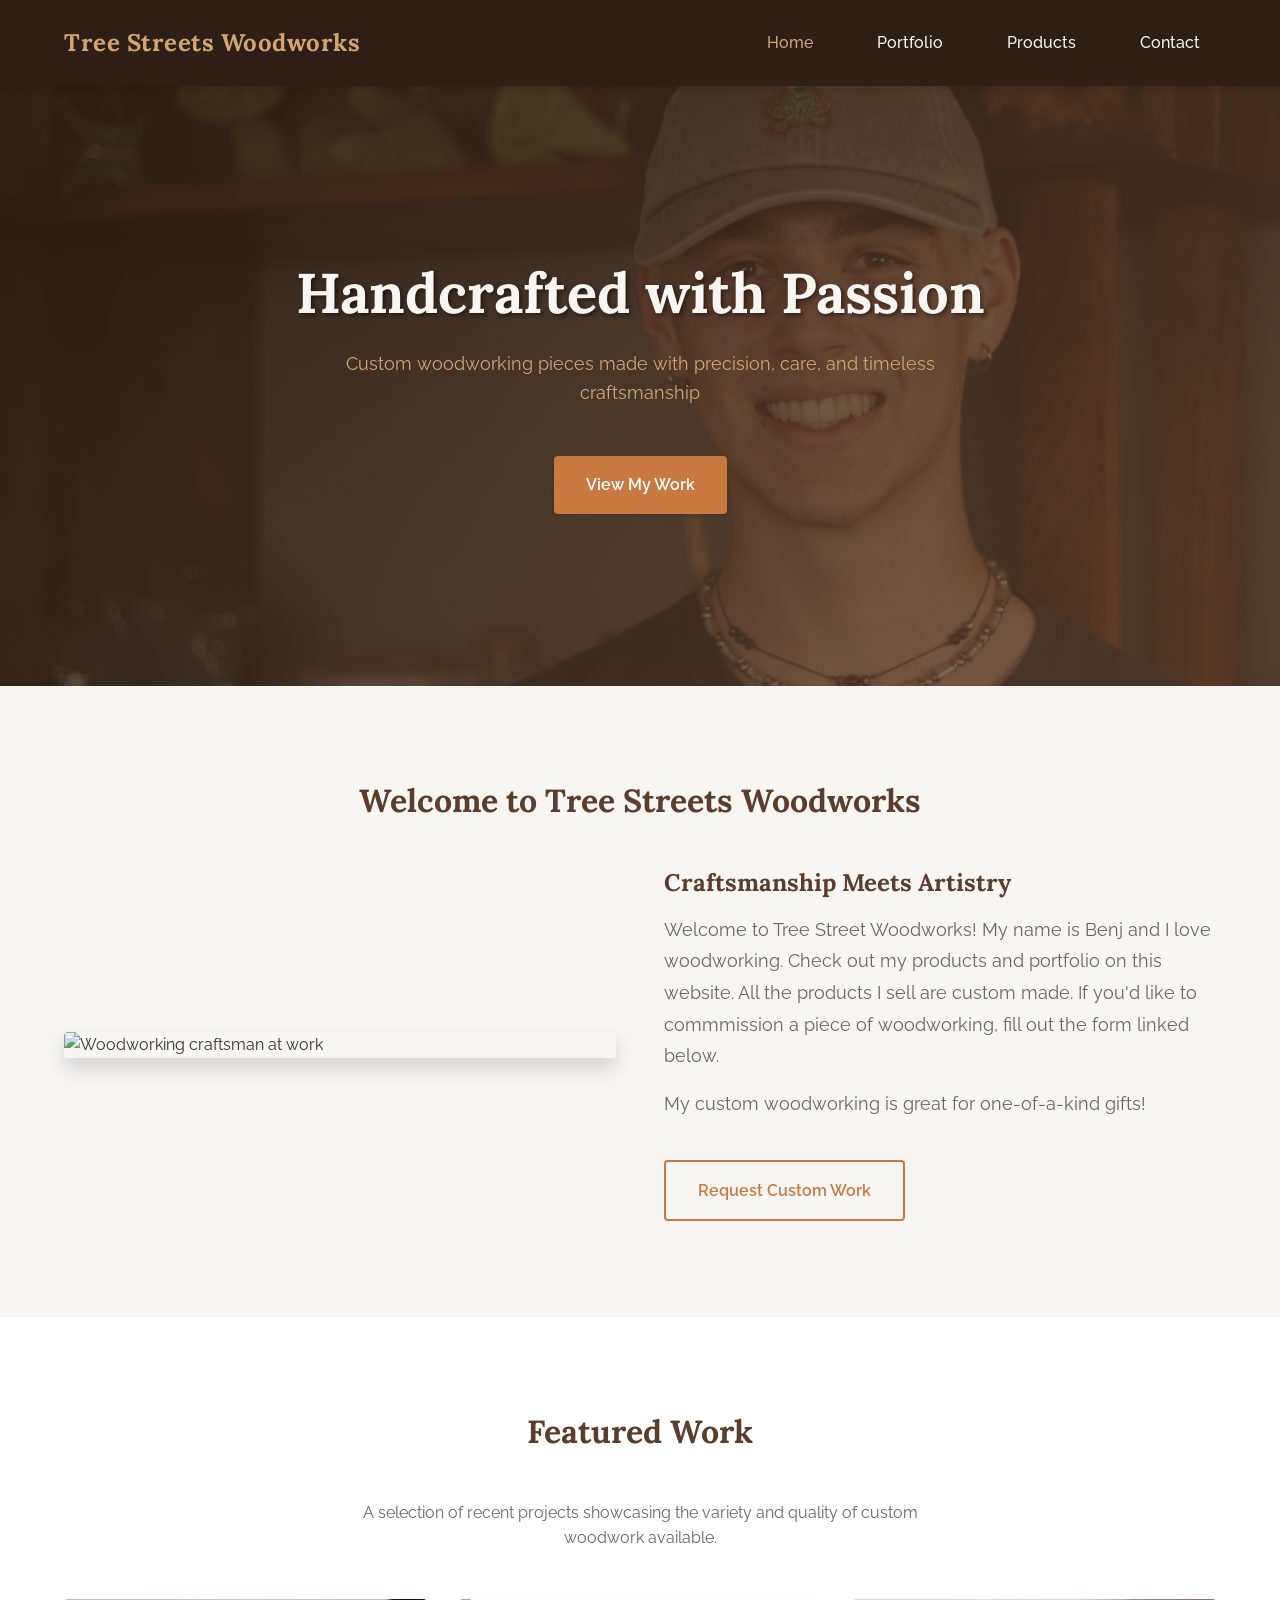
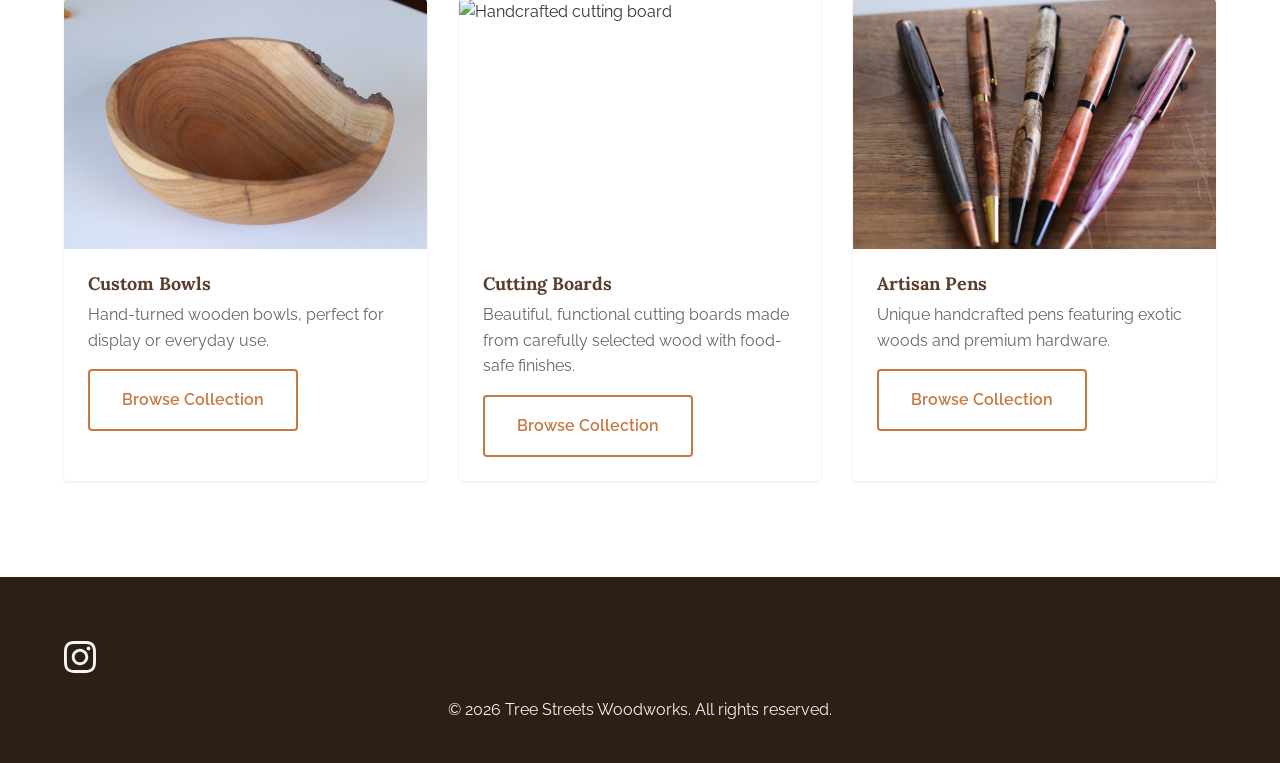
==== commit d4ba6bb2: "Reorganize products page and simplify footer across site - Reorder products: Pens, Cutting Boards, C" ====
--- a/index.html
+++ b/index.html
@@ -84,8 +84,8 @@
                     <img src="assets/img/product-05.jpg" alt="Custom wooden bowl" class="card-image">
                     <div class="card-content">
                         <h3 class="card-title">Custom Bowls</h3>
-                        <p class="card-text">Hand-turned wooden bowls crafted from premium hardwoods, perfect for display or everyday use.</p>
-                        <a href="portfolio.html" class="btn btn-secondary">View Gallery</a>
+                        <p class="card-text">Hand-turned wooden bowls, perfect for display or everyday use.</p>
+                        <a href="portfolio.html" class="btn btn-secondary">Browse Collection</a>
                     </div>
                 </div>
 
@@ -93,8 +93,8 @@
                     <img src="assets/img/products-04.jpg" alt="Handcrafted cutting board" class="card-image">
                     <div class="card-content">
                         <h3 class="card-title">Cutting Boards</h3>
-                        <p class="card-text">Beautiful and functional cutting boards made from carefully selected wood with food-safe finishes.</p>
-                        <a href="products.html" class="btn btn-secondary">See Products</a>
+                        <p class="card-text">Beautiful, functional cutting boards made from carefully selected wood with food-safe finishes.</p>
+                        <a href="products.html" class="btn btn-secondary">Browse Collection</a>
                     </div>
                 </div>
 
@@ -102,7 +102,7 @@
                     <img src="assets/img/products-01.jpg" alt="Handcrafted wooden pens" class="card-image">
                     <div class="card-content">
                         <h3 class="card-title">Artisan Pens</h3>
-                        <p class="card-text">Elegant handcrafted pens featuring exotic woods and premium hardware for discerning writers.</p>
+                        <p class="card-text">Unique handcrafted pens featuring exotic woods and premium hardware.</p>
                         <a href="products.html" class="btn btn-secondary">Browse Collection</a>
                     </div>
                 </div>
@@ -112,41 +112,15 @@
 
     <!-- Footer -->
     <footer class="footer">
-        <div class="container">
-            <div class="footer-content">
-                <div class="footer-section">
-                    <h3>Tree Streets Woodworks</h3>
-                    <p style="color: var(--color-text-light);">
-                        Handcrafted wooden creations made with passion and precision. Every piece is unique.
-                    </p>
-                </div>
-
-                <div class="footer-section">
-                    <h3>Quick Links</h3>
-                    <a href="index.html" class="footer-link">Home</a>
-                    <a href="portfolio.html" class="footer-link">Portfolio</a>
-                    <a href="products.html" class="footer-link">Products</a>
-                    <a href="contact.html" class="footer-link">Contact</a>
-                </div>
-
-                <div class="footer-section">
-                    <h3>Connect</h3>
-                    <p style="color: var(--color-text-light); margin-bottom: 1rem;">
-                        Follow my work and see behind-the-scenes of the crafting process.
-                    </p>
-                    <div class="social-links">
-                        <a href="https://instagram.com/treestreet_woodworks" target="_blank" rel="noopener noreferrer" class="social-link" aria-label="Instagram">
-                            <svg xmlns="http://www.w3.org/2000/svg" width="32" height="32" viewBox="0 0 24 24" fill="currentColor">
-                                <path d="M12 2.163c3.204 0 3.584.012 4.85.07 3.252.148 4.771 1.691 4.919 4.919.058 1.265.069 1.645.069 4.849 0 3.205-.012 3.584-.069 4.849-.149 3.225-1.664 4.771-4.919 4.919-1.266.058-1.644.07-4.85.07-3.204 0-3.584-.012-4.849-.07-3.26-.149-4.771-1.699-4.919-4.92-.058-1.265-.07-1.644-.07-4.849 0-3.204.013-3.583.07-4.849.149-3.227 1.664-4.771 4.919-4.919 1.266-.057 1.645-.069 4.849-.069zm0-2.163c-3.259 0-3.667.014-4.947.072-4.358.2-6.78 2.618-6.98 6.98-.059 1.281-.073 1.689-.073 4.948 0 3.259.014 3.668.072 4.948.2 4.358 2.618 6.78 6.98 6.98 1.281.058 1.689.072 4.948.072 3.259 0 3.668-.014 4.948-.072 4.354-.2 6.782-2.618 6.979-6.98.059-1.28.073-1.689.073-4.948 0-3.259-.014-3.667-.072-4.947-.196-4.354-2.617-6.78-6.979-6.98-1.281-.059-1.69-.073-4.949-.073zm0 5.838c-3.403 0-6.162 2.759-6.162 6.162s2.759 6.163 6.162 6.163 6.162-2.759 6.162-6.163c0-3.403-2.759-6.162-6.162-6.162zm0 10.162c-2.209 0-4-1.79-4-4 0-2.209 1.791-4 4-4s4 1.791 4 4c0 2.21-1.791 4-4 4zm6.406-11.845c-.796 0-1.441.645-1.441 1.44s.645 1.44 1.441 1.44c.795 0 1.439-.645 1.439-1.44s-.644-1.44-1.439-1.44z"/>
-                            </svg>
-                        </a>
-                    </div>
-                </div>
+        <div class="container" style="text-align: center;">
+            <div class="social-links" style="margin-bottom: 1rem;">
+                <a href="https://instagram.com/treestreet_woodworks" target="_blank" rel="noopener noreferrer" class="social-link" aria-label="Instagram">
+                    <svg xmlns="http://www.w3.org/2000/svg" width="32" height="32" viewBox="0 0 24 24" fill="currentColor">
+                        <path d="M12 2.163c3.204 0 3.584.012 4.85.07 3.252.148 4.771 1.691 4.919 4.919.058 1.265.069 1.645.069 4.849 0 3.205-.012 3.584-.069 4.849-.149 3.225-1.664 4.771-4.919 4.919-1.266.058-1.644.07-4.85.07-3.204 0-3.584-.012-4.849-.07-3.26-.149-4.771-1.699-4.919-4.92-.058-1.265-.07-1.644-.07-4.849 0-3.204.013-3.583.07-4.849.149-3.227 1.664-4.771 4.919-4.919 1.266-.057 1.645-.069 4.849-.069zm0-2.163c-3.259 0-3.667.014-4.947.072-4.358.2-6.78 2.618-6.98 6.98-.059 1.281-.073 1.689-.073 4.948 0 3.259.014 3.668.072 4.948.2 4.358 2.618 6.78 6.98 6.98 1.281.058 1.689.072 4.948.072 3.259 0 3.668-.014 4.948-.072 4.354-.2 6.782-2.618 6.979-6.98.059-1.28.073-1.689.073-4.948 0-3.259-.014-3.667-.072-4.947-.196-4.354-2.617-6.78-6.979-6.98-1.281-.059-1.69-.073-4.949-.073zm0 5.838c-3.403 0-6.162 2.759-6.162 6.162s2.759 6.163 6.162 6.163 6.162-2.759 6.162-6.163c0-3.403-2.759-6.162-6.162-6.162zm0 10.162c-2.209 0-4-1.79-4-4 0-2.209 1.791-4 4-4s4 1.791 4 4c0 2.21-1.791 4-4 4zm6.406-11.845c-.796 0-1.441.645-1.441 1.44s.645 1.44 1.441 1.44c.795 0 1.439-.645 1.439-1.44s-.644-1.44-1.439-1.44z"/>
+                    </svg>
+                </a>
             </div>
-
-            <div class="footer-bottom">
-                <p>&copy; <span id="currentYear"></span> Tree Streets Woodworks. All rights reserved.</p>
-            </div>
+            <p>&copy; <span id="currentYear"></span> Tree Streets Woodworks. All rights reserved.</p>
         </div>
     </footer>
 
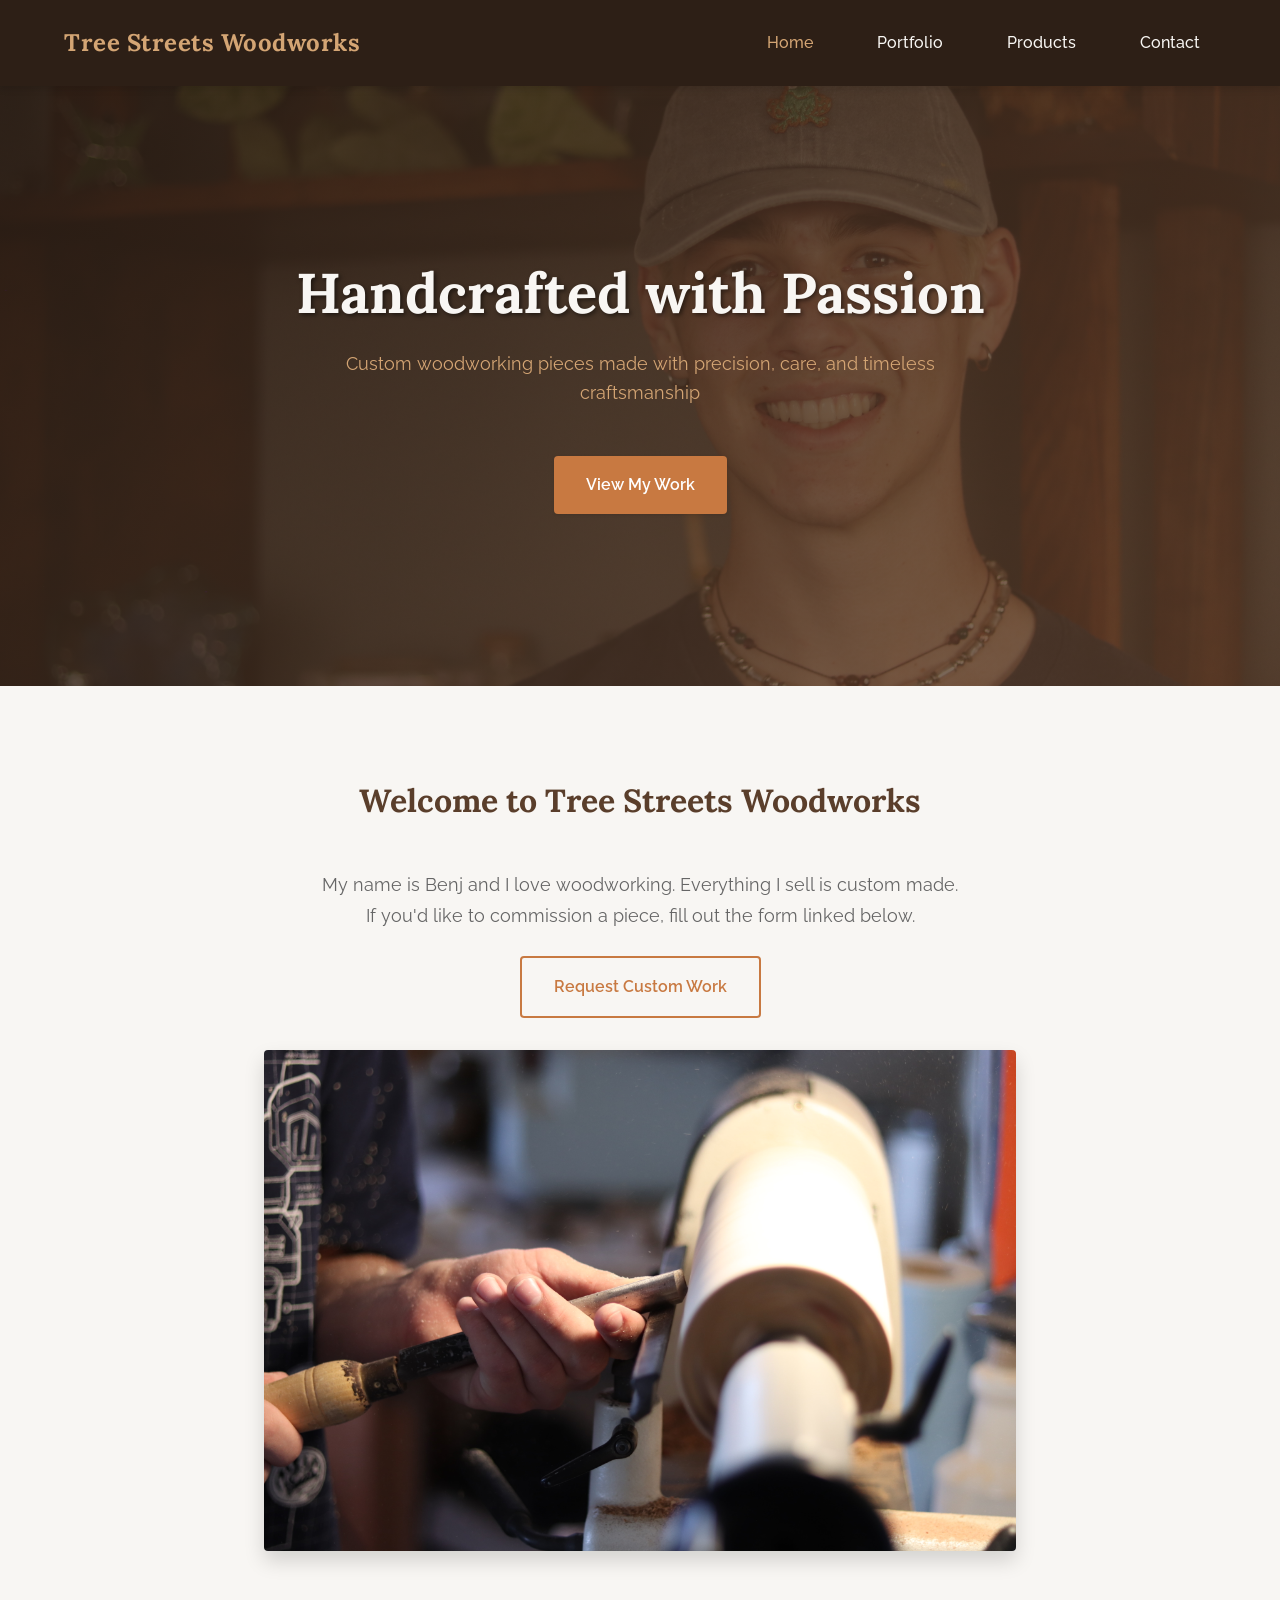
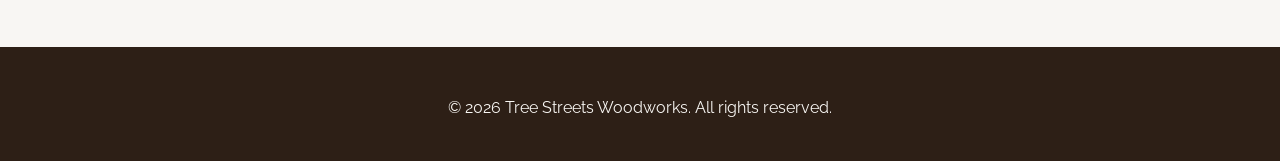
==== commit f84f8608: "Simplify homepage layout and remove Instagram links - Restructure about section: centered text above" ====
--- a/index.html
+++ b/index.html
@@ -49,77 +49,22 @@
 
     <!-- About Section -->
     <section class="section">
-        <div class="container">
+        <div class="container" style="text-align: center; max-width: 800px;">
             <h2 class="section-title">Welcome to Tree Streets Woodworks</h2>
-            <div class="grid grid-2" style="align-items: center; gap: 3rem;">
-                <div>
-                    <img src="assets/img/about.jpg" alt="Woodworking craftsman at work" style="border-radius: 4px; box-shadow: var(--shadow-lg);">
-                </div>
-                <div>
-                    <h3 style="color: var(--color-primary); margin-bottom: 1rem;">Craftsmanship Meets Artistry</h3>
-                    <p style="color: var(--color-text-light); font-size: 1.1rem; line-height: 1.8;">
-                        Welcome to Tree Street Woodworks! My name is Benj and I love woodworking.
-                        Check out my products and portfolio on this website. All the products I sell are custom made.
-                        If you'd like to commmission a piece of woodworking, fill out the form linked below.
-                    </p>
-                    <p style="color: var(--color-text-light); font-size: 1.1rem; line-height: 1.8;">
-                        My custom woodworking is great for one-of-a-kind gifts!
-                    </p>
-                    <a href="contact.html" class="btn btn-secondary" style="margin-top: 1.5rem;">Request Custom Work</a>
-                </div>
+            <p style="color: var(--color-text-light); font-size: 1.1rem; line-height: 1.8; margin-bottom: 1.5rem;">
+                My name is Benj and I love woodworking. Everything I sell is custom made.<br>
+                If you'd like to commission a piece, fill out the form linked below.
+            </p>
+            <div style="margin-bottom: 2rem;">
+                <a href="contact.html" class="btn btn-secondary">Request Custom Work</a>
             </div>
-        </div>
-    </section>
-
-    <!-- Featured Work Section -->
-    <section class="section" style="background-color: white;">
-        <div class="container">
-            <h2 class="section-title">Featured Work</h2>
-            <p class="text-center" style="color: var(--color-text-light); margin-bottom: 3rem; max-width: 600px; margin-left: auto; margin-right: auto;">
-                A selection of recent projects showcasing the variety and quality of custom woodwork available.
-            </p>
-
-            <div class="grid grid-3">
-                <div class="card">
-                    <img src="assets/img/product-05.jpg" alt="Custom wooden bowl" class="card-image">
-                    <div class="card-content">
-                        <h3 class="card-title">Custom Bowls</h3>
-                        <p class="card-text">Hand-turned wooden bowls, perfect for display or everyday use.</p>
-                        <a href="portfolio.html" class="btn btn-secondary">Browse Collection</a>
-                    </div>
-                </div>
-
-                <div class="card">
-                    <img src="assets/img/products-04.jpg" alt="Handcrafted cutting board" class="card-image">
-                    <div class="card-content">
-                        <h3 class="card-title">Cutting Boards</h3>
-                        <p class="card-text">Beautiful, functional cutting boards made from carefully selected wood with food-safe finishes.</p>
-                        <a href="products.html" class="btn btn-secondary">Browse Collection</a>
-                    </div>
-                </div>
-
-                <div class="card">
-                    <img src="assets/img/products-01.jpg" alt="Handcrafted wooden pens" class="card-image">
-                    <div class="card-content">
-                        <h3 class="card-title">Artisan Pens</h3>
-                        <p class="card-text">Unique handcrafted pens featuring exotic woods and premium hardware.</p>
-                        <a href="products.html" class="btn btn-secondary">Browse Collection</a>
-                    </div>
-                </div>
-            </div>
+            <img src="assets/img/bg.jpg" alt="Woodworking craftsman at work" style="border-radius: 4px; box-shadow: var(--shadow-lg); margin: 0 auto;">
         </div>
     </section>
 
     <!-- Footer -->
     <footer class="footer">
         <div class="container" style="text-align: center;">
-            <div class="social-links" style="margin-bottom: 1rem;">
-                <a href="https://instagram.com/treestreet_woodworks" target="_blank" rel="noopener noreferrer" class="social-link" aria-label="Instagram">
-                    <svg xmlns="http://www.w3.org/2000/svg" width="32" height="32" viewBox="0 0 24 24" fill="currentColor">
-                        <path d="M12 2.163c3.204 0 3.584.012 4.85.07 3.252.148 4.771 1.691 4.919 4.919.058 1.265.069 1.645.069 4.849 0 3.205-.012 3.584-.069 4.849-.149 3.225-1.664 4.771-4.919 4.919-1.266.058-1.644.07-4.85.07-3.204 0-3.584-.012-4.849-.07-3.26-.149-4.771-1.699-4.919-4.92-.058-1.265-.07-1.644-.07-4.849 0-3.204.013-3.583.07-4.849.149-3.227 1.664-4.771 4.919-4.919 1.266-.057 1.645-.069 4.849-.069zm0-2.163c-3.259 0-3.667.014-4.947.072-4.358.2-6.78 2.618-6.98 6.98-.059 1.281-.073 1.689-.073 4.948 0 3.259.014 3.668.072 4.948.2 4.358 2.618 6.78 6.98 6.98 1.281.058 1.689.072 4.948.072 3.259 0 3.668-.014 4.948-.072 4.354-.2 6.782-2.618 6.979-6.98.059-1.28.073-1.689.073-4.948 0-3.259-.014-3.667-.072-4.947-.196-4.354-2.617-6.78-6.979-6.98-1.281-.059-1.69-.073-4.949-.073zm0 5.838c-3.403 0-6.162 2.759-6.162 6.162s2.759 6.163 6.162 6.163 6.162-2.759 6.162-6.163c0-3.403-2.759-6.162-6.162-6.162zm0 10.162c-2.209 0-4-1.79-4-4 0-2.209 1.791-4 4-4s4 1.791 4 4c0 2.21-1.791 4-4 4zm6.406-11.845c-.796 0-1.441.645-1.441 1.44s.645 1.44 1.441 1.44c.795 0 1.439-.645 1.439-1.44s-.644-1.44-1.439-1.44z"/>
-                    </svg>
-                </a>
-            </div>
             <p>&copy; <span id="currentYear"></span> Tree Streets Woodworks. All rights reserved.</p>
         </div>
     </footer>
--- a/css/styles.css
+++ b/css/styles.css
@@ -192,7 +192,7 @@
   justify-content: center;
   text-align: center;
   background-size: cover;
-  background-position: center;
+  background-position: center 30%;
   background-attachment: fixed;
   color: var(--color-light);
 }
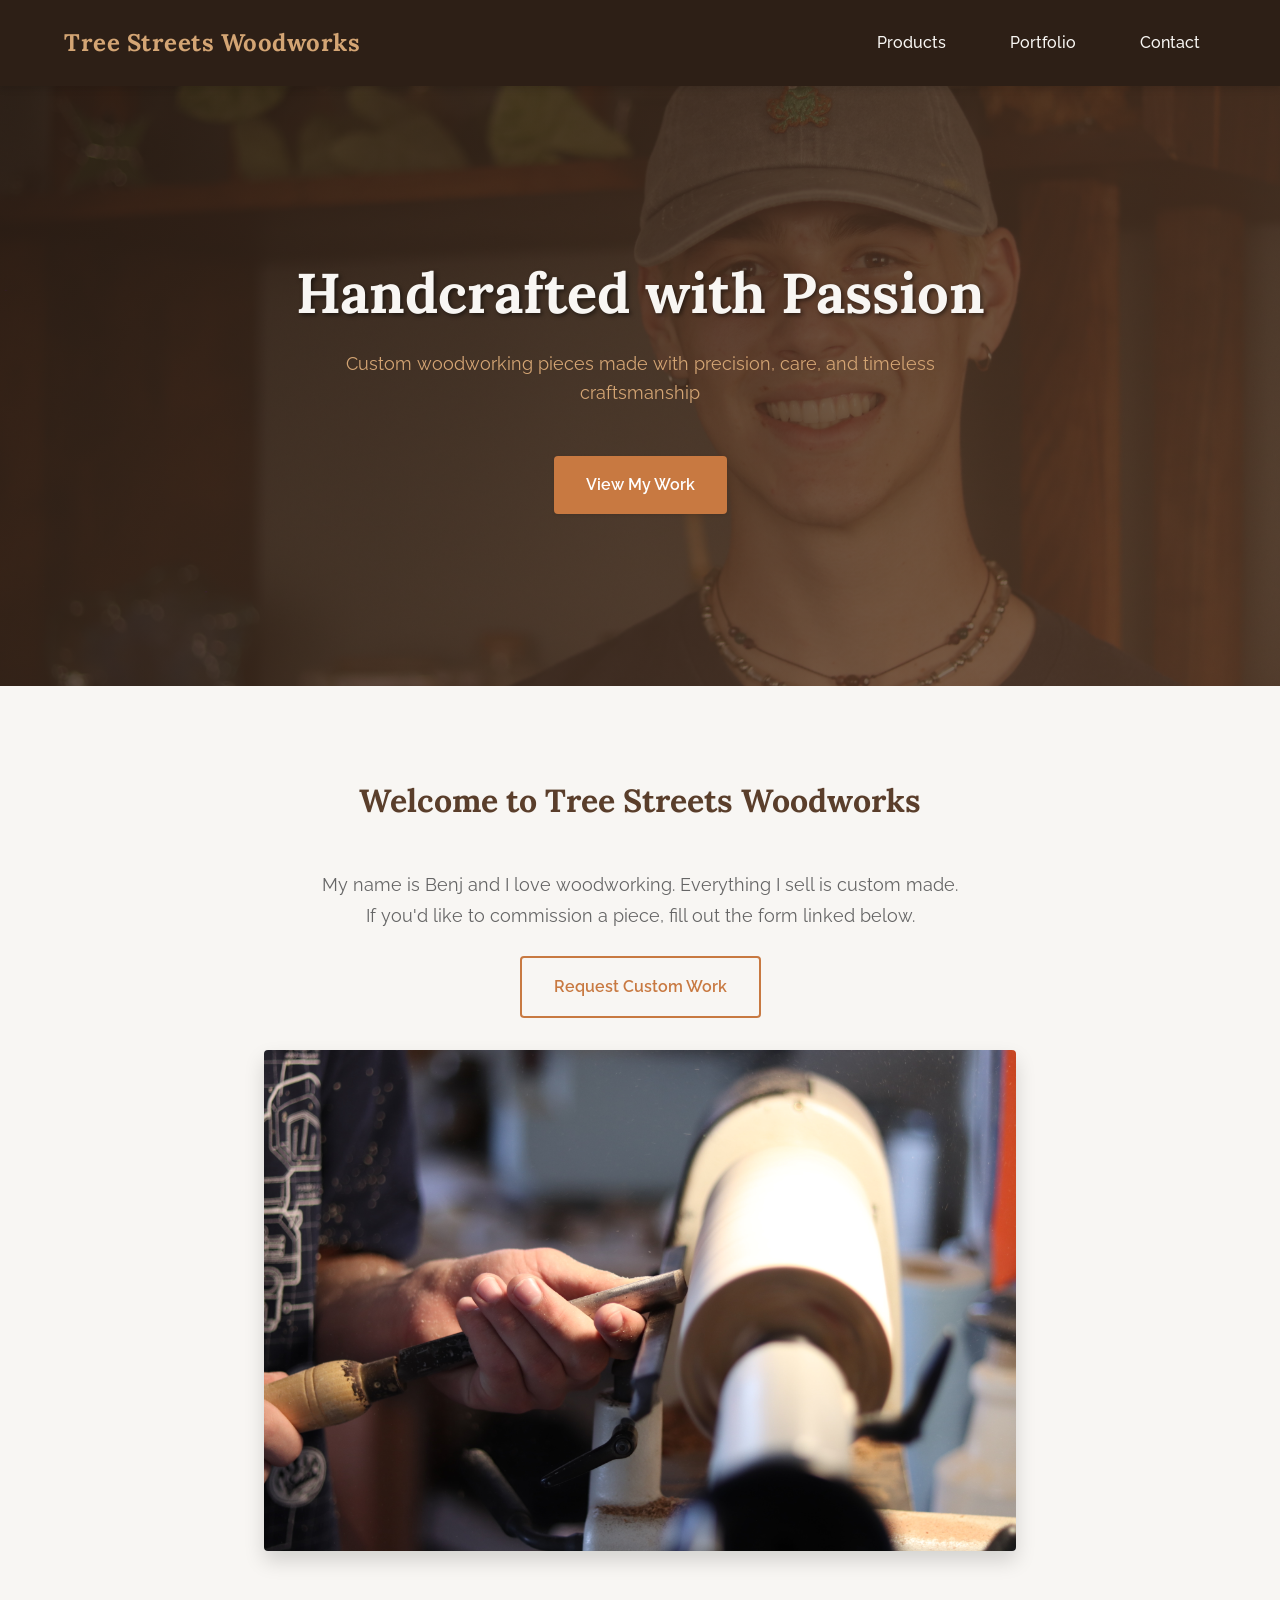
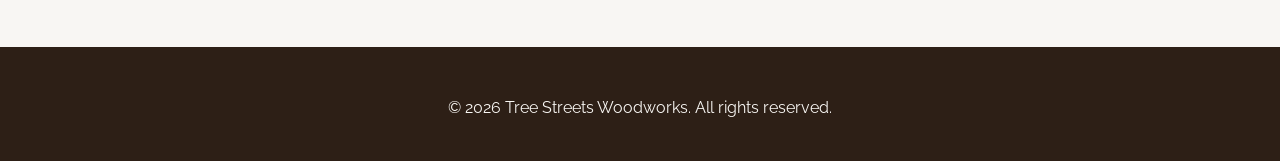
==== commit 1c6fcb62: "Update navigation and simplify products page - Reorder nav menu: Products, Portfolio, Contact (remov" ====
--- a/index.html
+++ b/index.html
@@ -29,9 +29,8 @@
                 </button>
 
                 <ul class="nav-menu" id="navMenu">
-                    <li><a href="index.html" class="nav-link active">Home</a></li>
+                    <li><a href="products.html" class="nav-link">Products</a></li>
                     <li><a href="portfolio.html" class="nav-link">Portfolio</a></li>
-                    <li><a href="products.html" class="nav-link">Products</a></li>
                     <li><a href="contact.html" class="nav-link">Contact</a></li>
                 </ul>
             </nav>
@@ -43,7 +42,7 @@
         <div class="hero-content">
             <h1 class="hero-title">Handcrafted with Passion</h1>
             <p class="hero-subtitle">Custom woodworking pieces made with precision, care, and timeless craftsmanship</p>
-            <a href="portfolio.html" class="btn btn-primary">View My Work</a>
+            <a href="products.html" class="btn btn-primary">View My Work</a>
         </div>
     </section>
 
